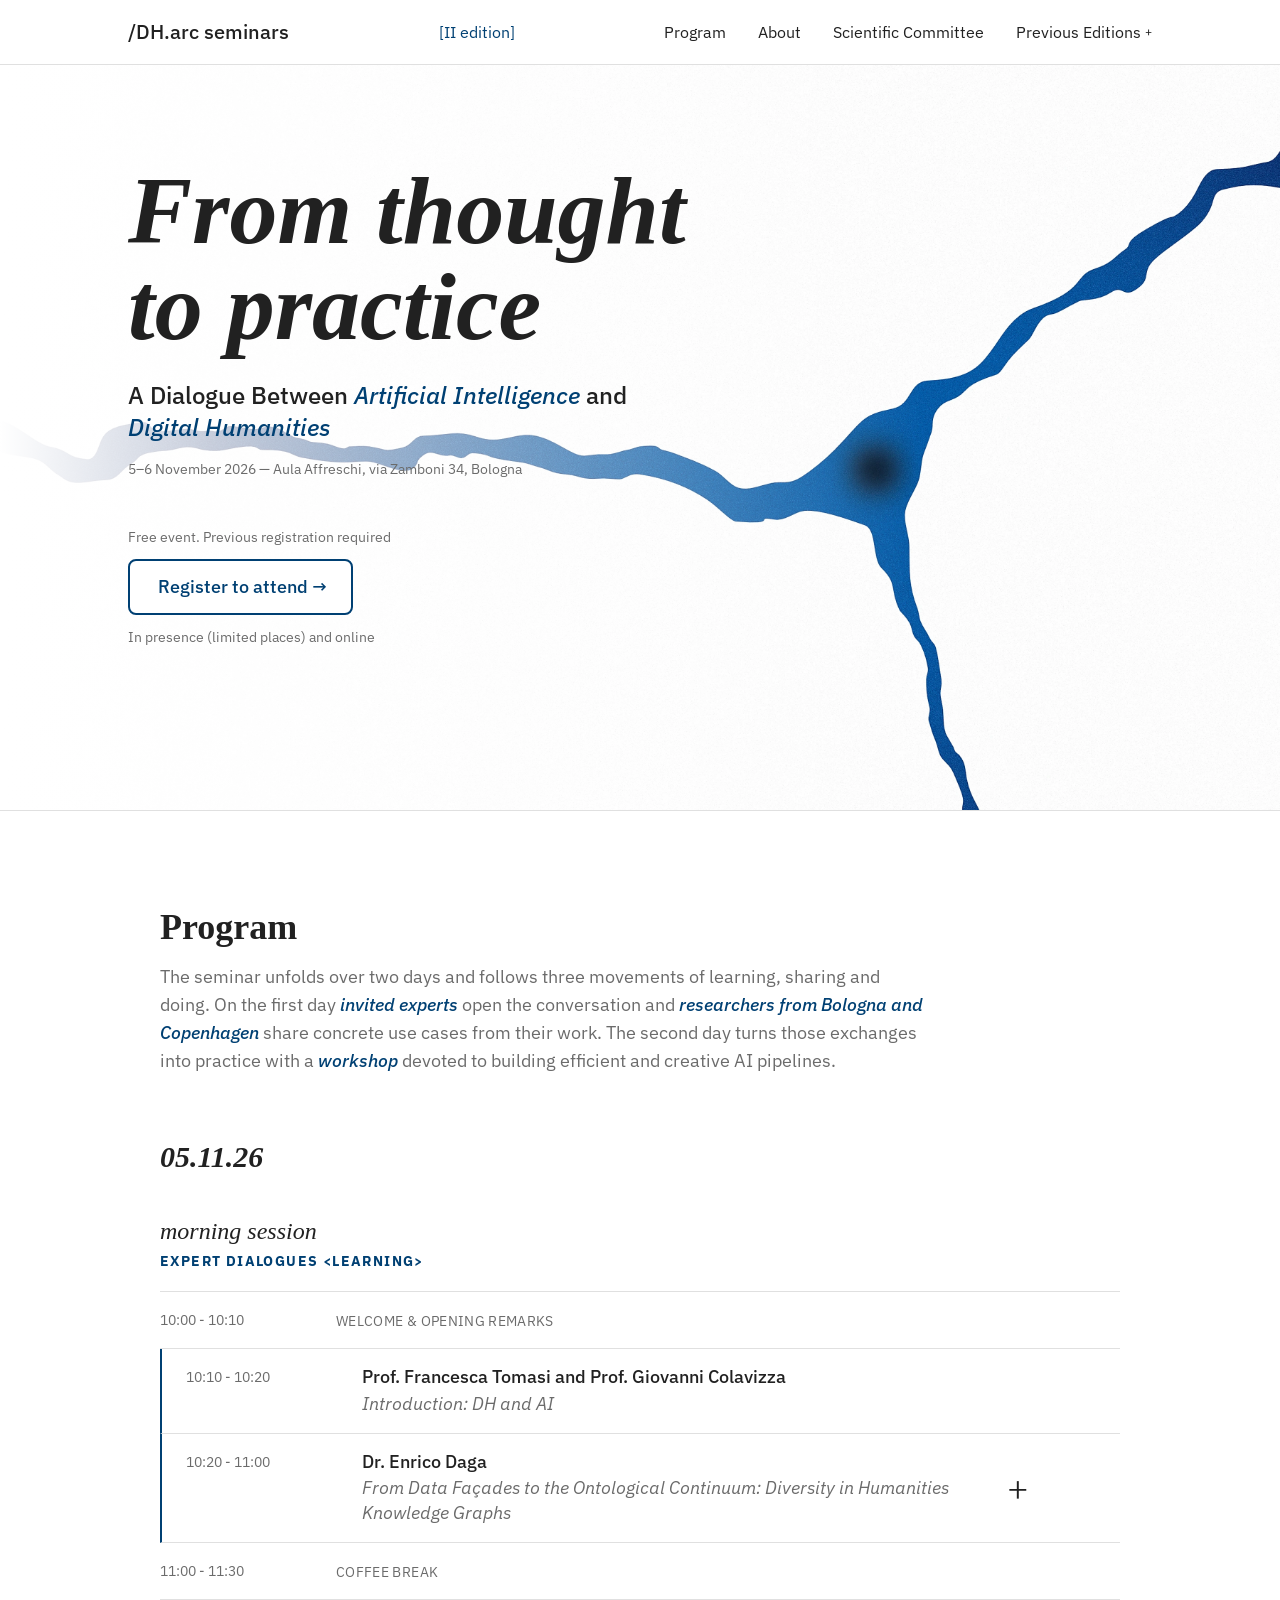
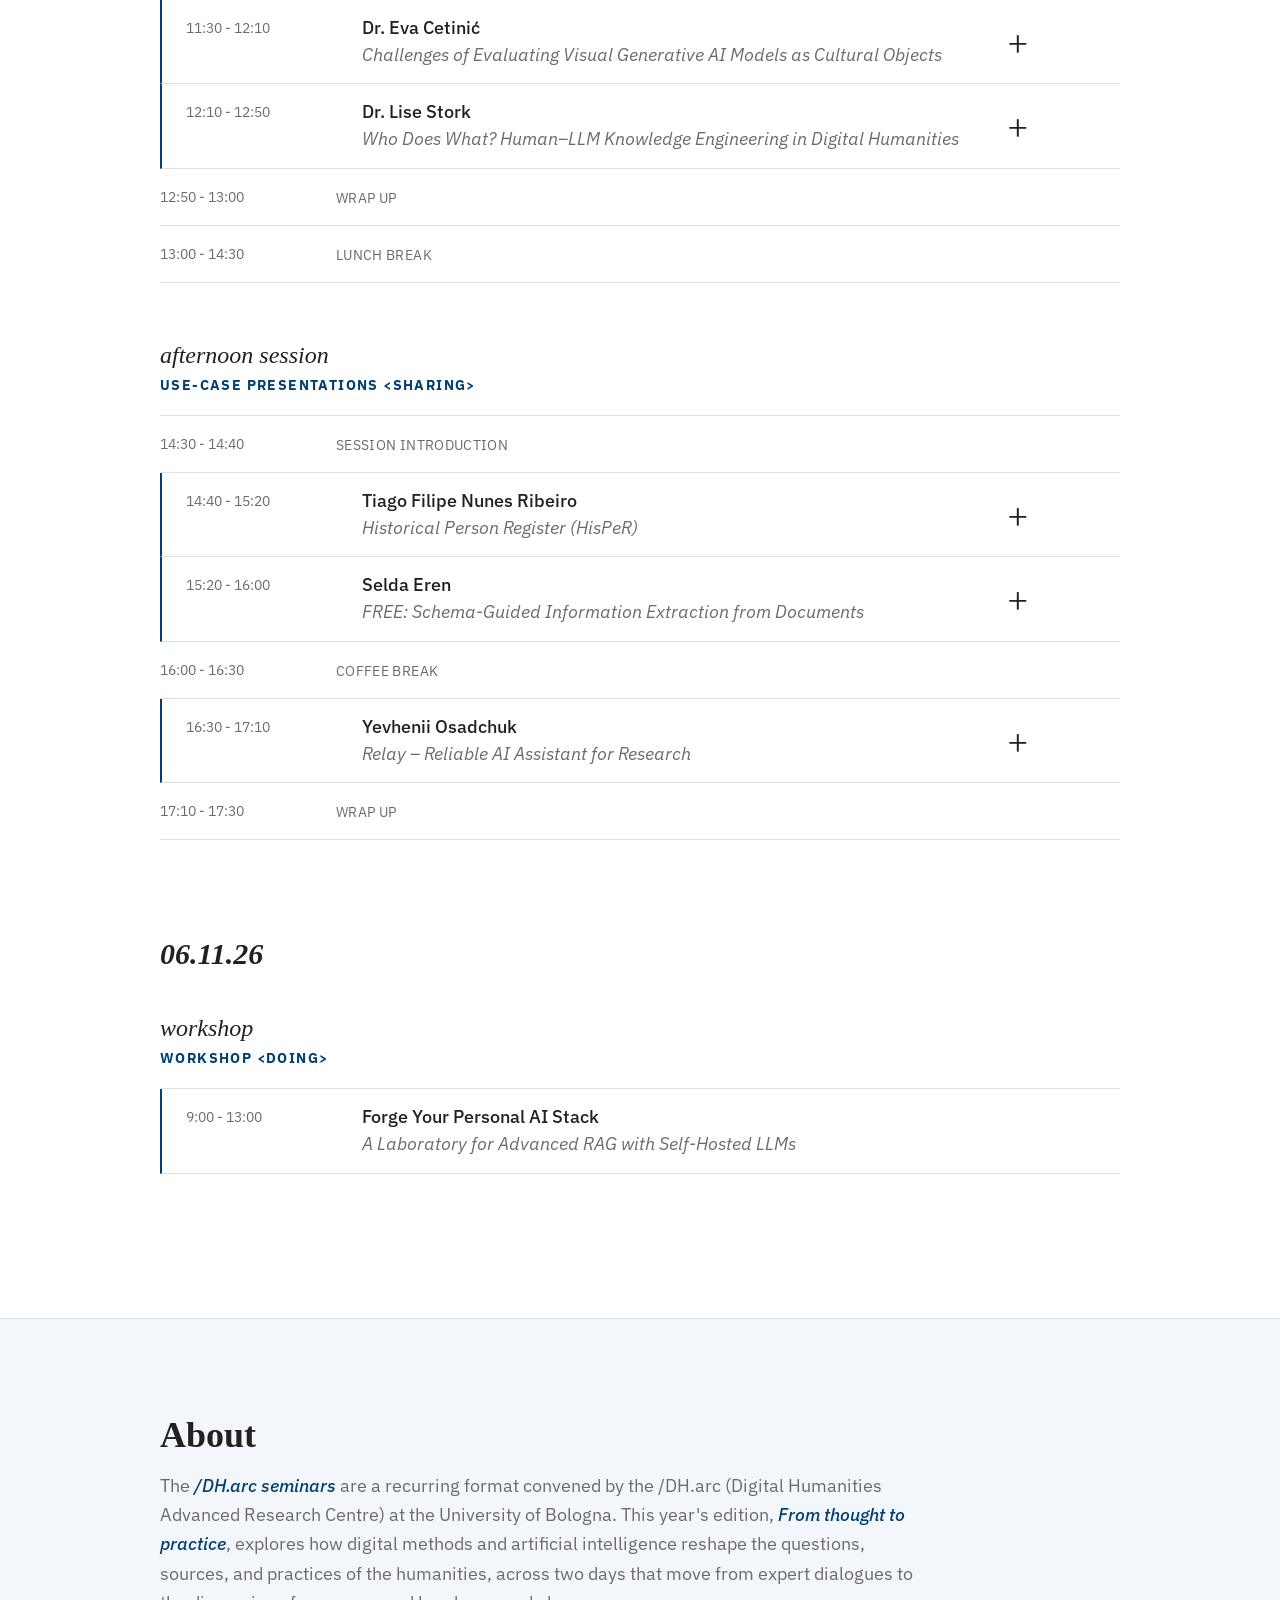
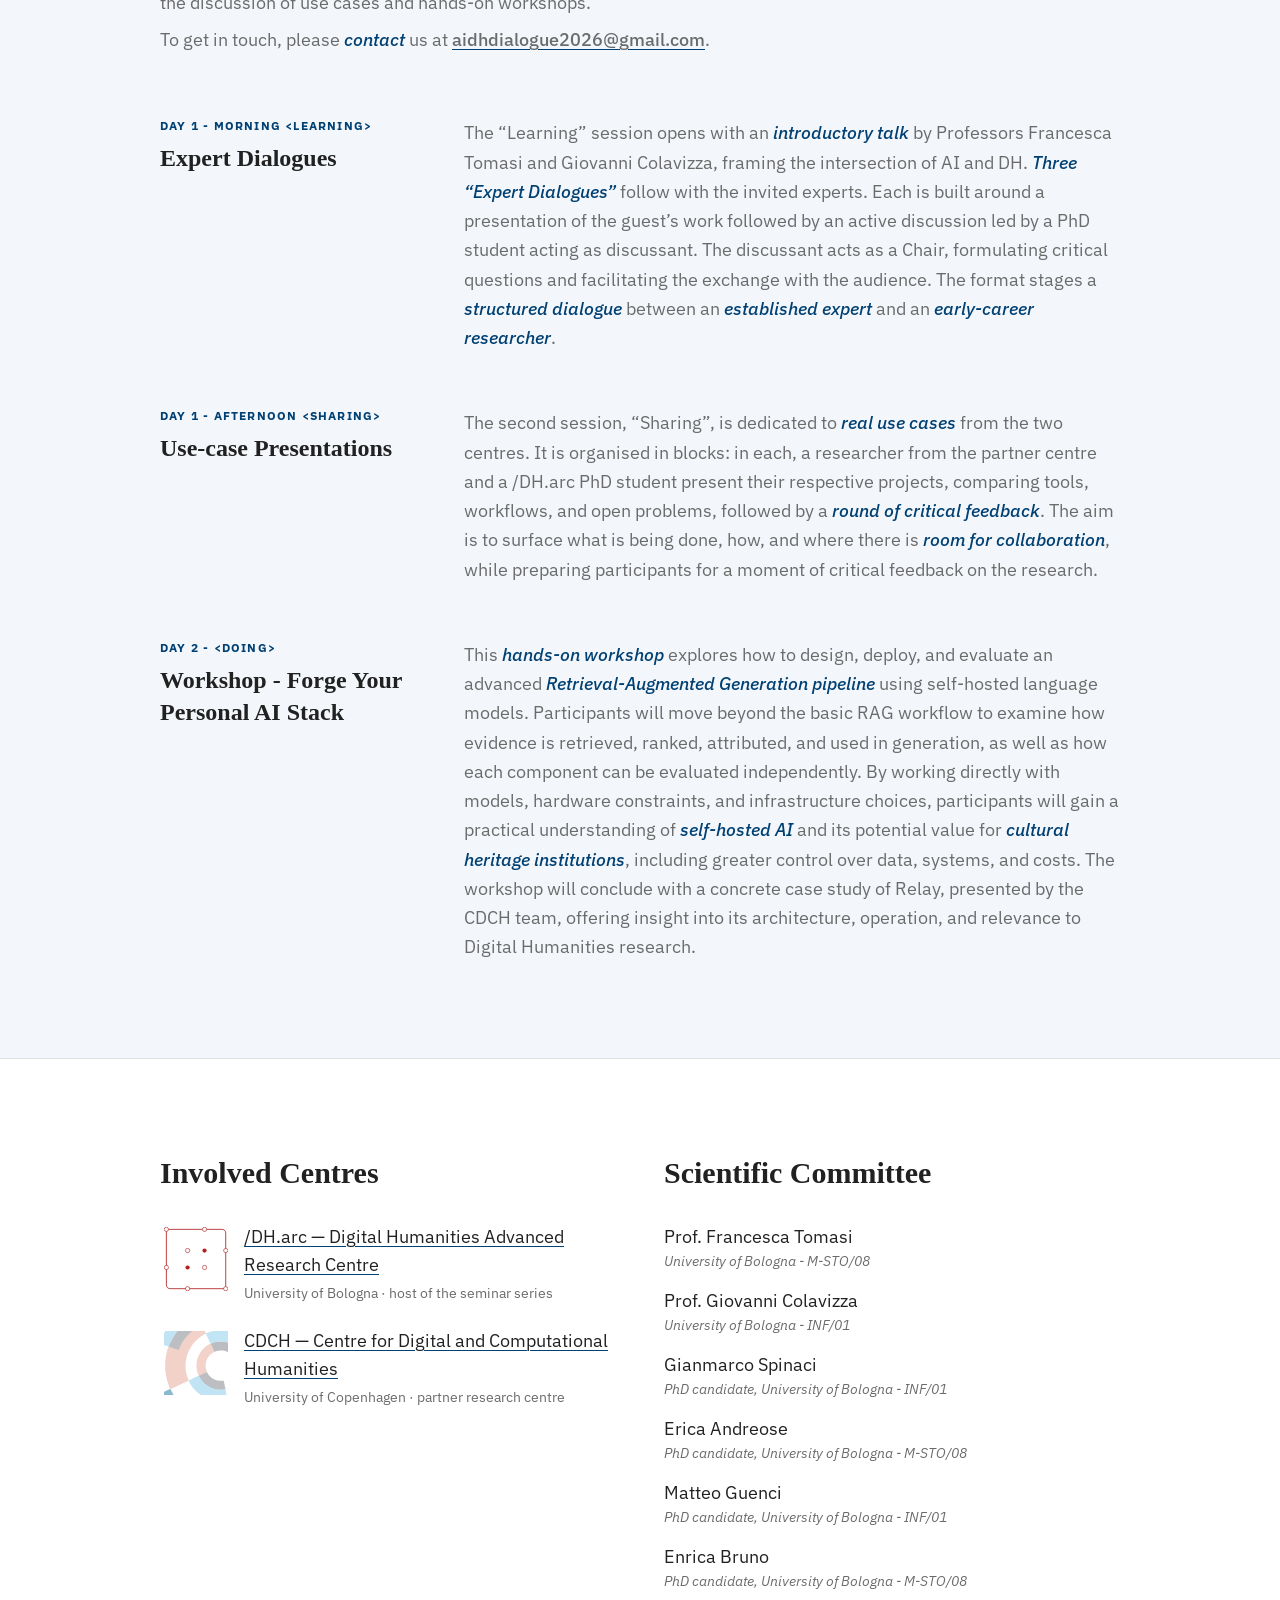
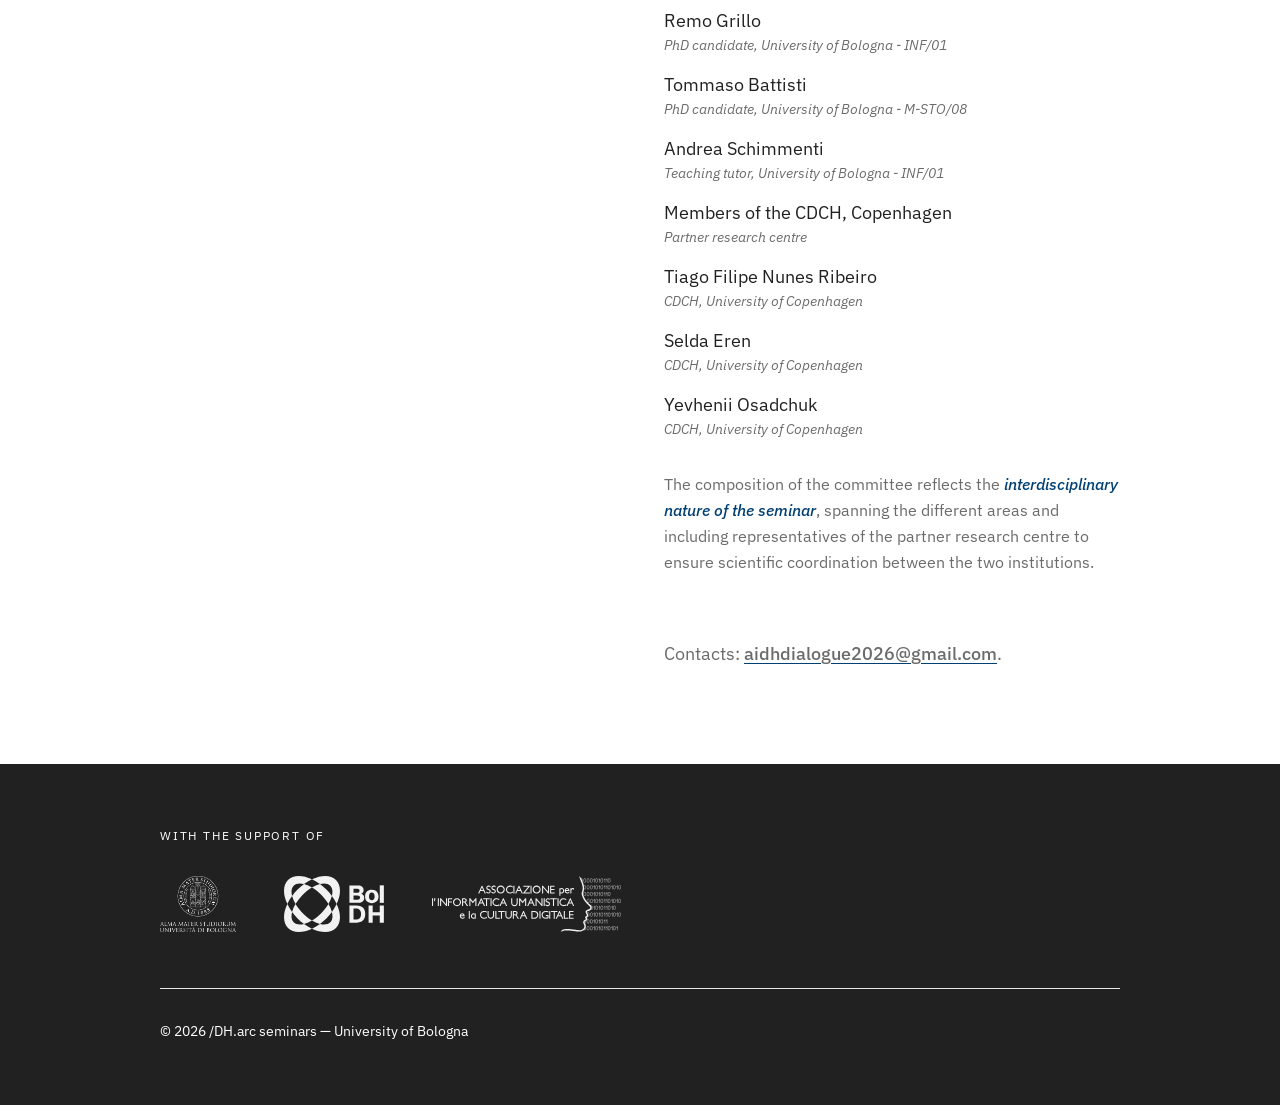
==== from-thought-to-practice/index.html @ 716ab5ba "Deploy edition: from-thought-to-practice (2026)" ====
<!doctype html>
<html lang="en">
  <head>
    <meta charset="UTF-8" />
    <meta name="viewport" content="width=device-width, initial-scale=1.0" />
    <title>/DH.arc seminars — From thought to practice</title>
    <meta
      name="description"
      content="/DH.arc seminars — From thought to practice: a dialogue between Artificial Intelligence and Digital Humanities. 5–6 November 2026, University of Bologna."
    />
    <meta name="theme-color" content="#1B3F9A" />

    <!-- Canonical + absolute URLs are injected at deploy time (per edition). -->
    <link rel="canonical" href="https://dharc-org.github.io/dharc-seminars/from-thought-to-practice/" />

    <!-- Open Graph / Facebook / LinkedIn -->
    <meta property="og:type" content="website" />
    <meta property="og:site_name" content="/DH.arc seminars" />
    <meta property="og:title" content="/DH.arc seminars — From thought to practice" />
    <meta
      property="og:description"
      content="A dialogue between Artificial Intelligence and Digital Humanities. 5–6 November 2026, University of Bologna."
    />
    <meta property="og:url" content="https://dharc-org.github.io/dharc-seminars/from-thought-to-practice/" />
    <meta property="og:image" content="https://dharc-org.github.io/dharc-seminars/from-thought-to-practice/og-image.jpg" />
    <meta property="og:image:type" content="image/jpeg" />
    <meta property="og:image:width" content="1200" />
    <meta property="og:image:height" content="630" />
    <meta property="og:image:alt" content="/DH.arc seminars — From thought to practice" />
    <meta property="og:locale" content="en_GB" />

    <!-- Twitter / X -->
    <meta name="twitter:card" content="summary_large_image" />
    <meta name="twitter:title" content="/DH.arc seminars — From thought to practice" />
    <meta
      name="twitter:description"
      content="A dialogue between Artificial Intelligence and Digital Humanities. 5–6 November 2026, University of Bologna."
    />
    <meta name="twitter:image" content="https://dharc-org.github.io/dharc-seminars/from-thought-to-practice/og-image.jpg" />
    <meta name="twitter:image:alt" content="/DH.arc seminars — From thought to practice" />

    <!-- Event structured data (schema.org) -->
    <script type="application/ld+json">
      {
        "@context": "https://schema.org",
        "@type": "Event",
        "name": "/DH.arc seminars — From thought to practice",
        "description": "An international seminar and workshop exploring how humanistic research changes in the era of Artificial Intelligence, bringing Digital Humanities and AI into dialogue.",
        "startDate": "2026-11-05T10:00:00+01:00",
        "endDate": "2026-11-06T13:00:00+01:00",
        "eventAttendanceMode": "https://schema.org/OfflineEventAttendanceMode",
        "eventStatus": "https://schema.org/EventScheduled",
        "url": "https://dharc-org.github.io/dharc-seminars/from-thought-to-practice/",
        "image": ["https://dharc-org.github.io/dharc-seminars/from-thought-to-practice/og-image.jpg"],
        "location": {
          "@type": "Place",
          "name": "Aula Affreschi, University of Bologna",
          "address": {
            "@type": "PostalAddress",
            "streetAddress": "Via Zamboni 34",
            "addressLocality": "Bologna",
            "postalCode": "40126",
            "addressCountry": "IT"
          }
        },
        "organizer": {
          "@type": "Organization",
          "name": "/DH.arc — Digital Humanities Advanced Research Centre, University of Bologna",
          "url": "https://centri.unibo.it/dharc/en"
        },
        "performer": [
          { "@type": "Person", "name": "Francesca Tomasi" },
          { "@type": "Person", "name": "Giovanni Colavizza" },
          { "@type": "Person", "name": "Enrico Daga" },
          { "@type": "Person", "name": "Eva Cetinić" },
          { "@type": "Person", "name": "Lise Stork" },
          { "@type": "Person", "name": "Tiago Filipe Nunes Ribeiro" },
          { "@type": "Person", "name": "Selda Eren" },
          { "@type": "Person", "name": "Yevhenii Osadchuk" }
        ]
      }
    </script>

    <link rel="preconnect" href="https://fonts.googleapis.com" />
    <link rel="preconnect" href="https://fonts.gstatic.com" crossorigin />
    <link rel="preconnect" href="https://api.fontshare.com" />
    <link rel="preconnect" href="https://cdn.fontshare.com" crossorigin />
    <link
      href="https://fonts.googleapis.com/css2?family=IBM+Plex+Sans:ital,wght@0,300;0,400;0,500;0,600;0,700;1,400;1,500&display=swap"
      rel="stylesheet"
    />
    <link
      href="https://api.fontshare.com/v2/css?f[]=boska@1,2&display=swap"
      rel="stylesheet"
    />

    <link rel="icon" href="./favicon.svg" type="image/svg+xml" />
    <link rel="apple-touch-icon" href="./apple-touch-icon.png" />
    <script type="module" crossorigin src="./assets/index-Dkg8YVhQ.js"></script>
    <link rel="stylesheet" crossorigin href="./assets/index-TcJ9MSYZ.css">
  </head>
  <body>
    <div id="root"></div>
  </body>
</html>
---- from-thought-to-practice/assets/index-TcJ9MSYZ.css ----
:root{--color-bg: #ffffff;--color-text: #212121;--color-text-muted: #6b6b6b;--color-accent: #004073;--color-border: #e0e0e0;--color-surface: #f3f7fb;--font-heading: "Boska", Georgia, serif;--font-body: "IBM Plex Sans", system-ui, sans-serif}*,:before,:after{--tw-border-spacing-x: 0;--tw-border-spacing-y: 0;--tw-translate-x: 0;--tw-translate-y: 0;--tw-rotate: 0;--tw-skew-x: 0;--tw-skew-y: 0;--tw-scale-x: 1;--tw-scale-y: 1;--tw-pan-x: ;--tw-pan-y: ;--tw-pinch-zoom: ;--tw-scroll-snap-strictness: proximity;--tw-gradient-from-position: ;--tw-gradient-via-position: ;--tw-gradient-to-position: ;--tw-ordinal: ;--tw-slashed-zero: ;--tw-numeric-figure: ;--tw-numeric-spacing: ;--tw-numeric-fraction: ;--tw-ring-inset: ;--tw-ring-offset-width: 0px;--tw-ring-offset-color: #fff;--tw-ring-color: rgb(59 130 246 / .5);--tw-ring-offset-shadow: 0 0 #0000;--tw-ring-shadow: 0 0 #0000;--tw-shadow: 0 0 #0000;--tw-shadow-colored: 0 0 #0000;--tw-blur: ;--tw-brightness: ;--tw-contrast: ;--tw-grayscale: ;--tw-hue-rotate: ;--tw-invert: ;--tw-saturate: ;--tw-sepia: ;--tw-drop-shadow: ;--tw-backdrop-blur: ;--tw-backdrop-brightness: ;--tw-backdrop-contrast: ;--tw-backdrop-grayscale: ;--tw-backdrop-hue-rotate: ;--tw-backdrop-invert: ;--tw-backdrop-opacity: ;--tw-backdrop-saturate: ;--tw-backdrop-sepia: ;--tw-contain-size: ;--tw-contain-layout: ;--tw-contain-paint: ;--tw-contain-style: }::backdrop{--tw-border-spacing-x: 0;--tw-border-spacing-y: 0;--tw-translate-x: 0;--tw-translate-y: 0;--tw-rotate: 0;--tw-skew-x: 0;--tw-skew-y: 0;--tw-scale-x: 1;--tw-scale-y: 1;--tw-pan-x: ;--tw-pan-y: ;--tw-pinch-zoom: ;--tw-scroll-snap-strictness: proximity;--tw-gradient-from-position: ;--tw-gradient-via-position: ;--tw-gradient-to-position: ;--tw-ordinal: ;--tw-slashed-zero: ;--tw-numeric-figure: ;--tw-numeric-spacing: ;--tw-numeric-fraction: ;--tw-ring-inset: ;--tw-ring-offset-width: 0px;--tw-ring-offset-color: #fff;--tw-ring-color: rgb(59 130 246 / .5);--tw-ring-offset-shadow: 0 0 #0000;--tw-ring-shadow: 0 0 #0000;--tw-shadow: 0 0 #0000;--tw-shadow-colored: 0 0 #0000;--tw-blur: ;--tw-brightness: ;--tw-contrast: ;--tw-grayscale: ;--tw-hue-rotate: ;--tw-invert: ;--tw-saturate: ;--tw-sepia: ;--tw-drop-shadow: ;--tw-backdrop-blur: ;--tw-backdrop-brightness: ;--tw-backdrop-contrast: ;--tw-backdrop-grayscale: ;--tw-backdrop-hue-rotate: ;--tw-backdrop-invert: ;--tw-backdrop-opacity: ;--tw-backdrop-saturate: ;--tw-backdrop-sepia: ;--tw-contain-size: ;--tw-contain-layout: ;--tw-contain-paint: ;--tw-contain-style: }*,:before,:after{box-sizing:border-box;border-width:0;border-style:solid;border-color:#e5e7eb}:before,:after{--tw-content: ""}html,:host{line-height:1.5;-webkit-text-size-adjust:100%;-moz-tab-size:4;-o-tab-size:4;tab-size:4;font-family:ui-sans-serif,system-ui,sans-serif,"Apple Color Emoji","Segoe UI Emoji",Segoe UI Symbol,"Noto Color Emoji";font-feature-settings:normal;font-variation-settings:normal;-webkit-tap-highlight-color:transparent}body{margin:0;line-height:inherit}hr{height:0;color:inherit;border-top-width:1px}abbr:where([title]){-webkit-text-decoration:underline dotted;text-decoration:underline dotted}h1,h2,h3,h4,h5,h6{font-size:inherit;font-weight:inherit}a{color:inherit;text-decoration:inherit}b,strong{font-weight:bolder}code,kbd,samp,pre{font-family:ui-monospace,SFMono-Regular,Menlo,Monaco,Consolas,Liberation Mono,Courier New,monospace;font-feature-settings:normal;font-variation-settings:normal;font-size:1em}small{font-size:80%}sub,sup{font-size:75%;line-height:0;position:relative;vertical-align:baseline}sub{bottom:-.25em}sup{top:-.5em}table{text-indent:0;border-color:inherit;border-collapse:collapse}button,input,optgroup,select,textarea{font-family:inherit;font-feature-settings:inherit;font-variation-settings:inherit;font-size:100%;font-weight:inherit;line-height:inherit;letter-spacing:inherit;color:inherit;margin:0;padding:0}button,select{text-transform:none}button,input:where([type=button]),input:where([type=reset]),input:where([type=submit]){-webkit-appearance:button;background-color:transparent;background-image:none}:-moz-focusring{outline:auto}:-moz-ui-invalid{box-shadow:none}progress{vertical-align:baseline}::-webkit-inner-spin-button,::-webkit-outer-spin-button{height:auto}[type=search]{-webkit-appearance:textfield;outline-offset:-2px}::-webkit-search-decoration{-webkit-appearance:none}::-webkit-file-upload-button{-webkit-appearance:button;font:inherit}summary{display:list-item}blockquote,dl,dd,h1,h2,h3,h4,h5,h6,hr,figure,p,pre{margin:0}fieldset{margin:0;padding:0}legend{padding:0}ol,ul,menu{list-style:none;margin:0;padding:0}dialog{padding:0}textarea{resize:vertical}input::-moz-placeholder,textarea::-moz-placeholder{opacity:1;color:#9ca3af}input::placeholder,textarea::placeholder{opacity:1;color:#9ca3af}button,[role=button]{cursor:pointer}:disabled{cursor:default}img,svg,video,canvas,audio,iframe,embed,object{display:block;vertical-align:middle}img,video{max-width:100%;height:auto}[hidden]:where(:not([hidden=until-found])){display:none}html{scroll-behavior:smooth;scroll-padding-top:4rem}body{background-color:var(--color-bg);color:var(--color-text);font-family:var(--font-body);-webkit-font-smoothing:antialiased}#program a,#about a,#committee a{text-decoration-line:underline;text-decoration-color:var(--color-accent);text-underline-offset:3px;text-decoration-thickness:1px;transition:color .15s ease}#program a:hover,#about a:hover,#committee a:hover{text-decoration-line:none;color:var(--color-accent)}.fixed{position:fixed}.absolute{position:absolute}.relative{position:relative}.inset-0{top:0;right:0;bottom:0;left:0}.inset-x-0{left:0;right:0}.right-0{right:0}.top-0{top:0}.z-50{z-index:50}.m-1{margin:.25rem}.mx-auto{margin-left:auto;margin-right:auto}.mb-1{margin-bottom:.25rem}.mb-10{margin-bottom:2.5rem}.mb-16{margin-bottom:4rem}.mb-4{margin-bottom:1rem}.mb-5{margin-bottom:1.25rem}.mb-6{margin-bottom:1.5rem}.mb-8{margin-bottom:2rem}.mt-0\.5{margin-top:.125rem}.mt-1{margin-top:.25rem}.mt-12{margin-top:3rem}.mt-14{margin-top:3.5rem}.mt-16{margin-top:4rem}.mt-2{margin-top:.5rem}.mt-3{margin-top:.75rem}.mt-4{margin-top:1rem}.mt-8{margin-top:2rem}.block{display:block}.inline-block{display:inline-block}.flex{display:flex}.grid{display:grid}.hidden{display:none}.h-12{height:3rem}.h-16{height:4rem}.h-8{height:2rem}.h-full{height:100%}.h-px{height:1px}.min-h-\[100lvh\]{min-height:100lvh}.min-h-\[100svh\]{min-height:100svh}.w-16{width:4rem}.w-6{width:1.5rem}.w-72{width:18rem}.w-8{width:2rem}.w-\[100\%\]{width:100%}.w-auto{width:auto}.w-full{width:100%}.max-w-2xl{max-width:42rem}.max-w-3xl{max-width:48rem}.max-w-5xl{max-width:64rem}.max-w-md{max-width:28rem}.max-w-xl{max-width:36rem}.shrink-0{flex-shrink:0}.-translate-y-\[7px\]{--tw-translate-y: -7px;transform:translate(var(--tw-translate-x),var(--tw-translate-y)) rotate(var(--tw-rotate)) skew(var(--tw-skew-x)) skewY(var(--tw-skew-y)) scaleX(var(--tw-scale-x)) scaleY(var(--tw-scale-y))}.translate-y-\[7px\]{--tw-translate-y: 7px;transform:translate(var(--tw-translate-x),var(--tw-translate-y)) rotate(var(--tw-rotate)) skew(var(--tw-skew-x)) skewY(var(--tw-skew-y)) scaleX(var(--tw-scale-x)) scaleY(var(--tw-scale-y))}.-rotate-45{--tw-rotate: -45deg;transform:translate(var(--tw-translate-x),var(--tw-translate-y)) rotate(var(--tw-rotate)) skew(var(--tw-skew-x)) skewY(var(--tw-skew-y)) scaleX(var(--tw-scale-x)) scaleY(var(--tw-scale-y))}.rotate-45{--tw-rotate: 45deg;transform:translate(var(--tw-translate-x),var(--tw-translate-y)) rotate(var(--tw-rotate)) skew(var(--tw-skew-x)) skewY(var(--tw-skew-y)) scaleX(var(--tw-scale-x)) scaleY(var(--tw-scale-y))}.grid-cols-1{grid-template-columns:repeat(1,minmax(0,1fr))}.flex-col{flex-direction:column}.flex-wrap{flex-wrap:wrap}.items-start{align-items:flex-start}.items-center{align-items:center}.justify-center{justify-content:center}.justify-between{justify-content:space-between}.gap-1{gap:.25rem}.gap-1\.5{gap:.375rem}.gap-2{gap:.5rem}.gap-3{gap:.75rem}.gap-4{gap:1rem}.gap-8{gap:2rem}.gap-x-12{-moz-column-gap:3rem;column-gap:3rem}.gap-y-14{row-gap:3.5rem}.gap-y-3{row-gap:.75rem}.gap-y-8{row-gap:2rem}.space-y-14>:not([hidden])~:not([hidden]){--tw-space-y-reverse: 0;margin-top:calc(3.5rem * calc(1 - var(--tw-space-y-reverse)));margin-bottom:calc(3.5rem * var(--tw-space-y-reverse))}.space-y-4>:not([hidden])~:not([hidden]){--tw-space-y-reverse: 0;margin-top:calc(1rem * calc(1 - var(--tw-space-y-reverse)));margin-bottom:calc(1rem * var(--tw-space-y-reverse))}.space-y-6>:not([hidden])~:not([hidden]){--tw-space-y-reverse: 0;margin-top:calc(1.5rem * calc(1 - var(--tw-space-y-reverse)));margin-bottom:calc(1.5rem * var(--tw-space-y-reverse))}.overflow-hidden{overflow:hidden}.rounded-lg{border-radius:.5rem}.rounded-none{border-radius:0}.border{border-width:1px}.border-\[2px\]{border-width:2px}.border-b{border-bottom-width:1px}.border-l-2{border-left-width:2px}.border-t{border-top-width:1px}.border-accent{border-color:var(--color-accent)}.border-border{border-color:var(--color-border)}.border-l-accent{border-left-color:var(--color-accent)}.bg-\[var\(--color-bg\)\]{background-color:var(--color-bg)}.bg-\[var\(--color-surface\)\]{background-color:var(--color-surface)}.bg-\[var\(--color-text\)\],.bg-text-base{background-color:var(--color-text)}.bg-white{--tw-bg-opacity: 1;background-color:rgb(255 255 255 / var(--tw-bg-opacity, 1))}.bg-gradient-to-r{background-image:linear-gradient(to right,var(--tw-gradient-stops))}.from-\[var\(--color-bg\)\]{--tw-gradient-from: var(--color-bg) var(--tw-gradient-from-position);--tw-gradient-to: rgb(255 255 255 / 0) var(--tw-gradient-to-position);--tw-gradient-stops: var(--tw-gradient-from), var(--tw-gradient-to)}.from-\[0\%\]{--tw-gradient-from-position: 0%}.to-transparent{--tw-gradient-to: transparent var(--tw-gradient-to-position)}.to-\[72\%\]{--tw-gradient-to-position: 72%}.object-contain{-o-object-fit:contain;object-fit:contain}.object-cover{-o-object-fit:cover;object-fit:cover}.object-right{-o-object-position:right;object-position:right}.px-4{padding-left:1rem;padding-right:1rem}.px-8{padding-left:2rem;padding-right:2rem}.px-\[10\%\]{padding-left:10%;padding-right:10%}.py-1{padding-top:.25rem;padding-bottom:.25rem}.py-12{padding-top:3rem;padding-bottom:3rem}.py-16{padding-top:4rem;padding-bottom:4rem}.py-2{padding-top:.5rem;padding-bottom:.5rem}.py-20{padding-top:5rem;padding-bottom:5rem}.py-24{padding-top:6rem;padding-bottom:6rem}.py-3{padding-top:.75rem;padding-bottom:.75rem}.py-4{padding-top:1rem;padding-bottom:1rem}.pl-4{padding-left:1rem}.pl-7{padding-left:1.75rem}.pr-6{padding-right:1.5rem}.pt-3{padding-top:.75rem}.pt-8{padding-top:2rem}.text-left{text-align:left}.font-body{font-family:var(--font-body)}.font-heading{font-family:var(--font-heading)}.text-2xl{font-size:1.5rem;line-height:2rem}.text-3xl{font-size:1.875rem;line-height:2.25rem}.text-4xl{font-size:2.25rem;line-height:2.5rem}.text-6xl{font-size:3.75rem;line-height:1}.text-base{font-size:1rem;line-height:1.5rem}.text-lg{font-size:1.125rem;line-height:1.75rem}.text-sm{font-size:.875rem;line-height:1.25rem}.text-xl{font-size:1.25rem;line-height:1.75rem}.text-xs{font-size:.75rem;line-height:1rem}.font-bold{font-weight:700}.font-light{font-weight:300}.font-medium{font-weight:500}.font-semibold{font-weight:600}.uppercase{text-transform:uppercase}.italic{font-style:italic}.tabular-nums{--tw-numeric-spacing: tabular-nums;font-variant-numeric:var(--tw-ordinal) var(--tw-slashed-zero) var(--tw-numeric-figure) var(--tw-numeric-spacing) var(--tw-numeric-fraction)}.leading-\[1\.04\]{line-height:1.04}.leading-none{line-height:1}.leading-relaxed{line-height:1.625}.leading-snug{line-height:1.375}.tracking-\[0\.15em\]{letter-spacing:.15em}.tracking-wide{letter-spacing:.025em}.tracking-widest{letter-spacing:.1em}.text-\[var\(--color-bg\)\]{color:var(--color-bg)}.text-accent{color:var(--color-accent)}.text-text-base{color:var(--color-text)}.text-text-muted{color:var(--color-text-muted)}.opacity-0{opacity:0}.transition-colors{transition-property:color,background-color,border-color,text-decoration-color,fill,stroke;transition-timing-function:cubic-bezier(.4,0,.2,1);transition-duration:.15s}.transition-opacity{transition-property:opacity;transition-timing-function:cubic-bezier(.4,0,.2,1);transition-duration:.15s}.transition-transform{transition-property:transform;transition-timing-function:cubic-bezier(.4,0,.2,1);transition-duration:.15s}@media (prefers-reduced-motion: reduce){html{scroll-behavior:auto}*,*:before,*:after{transition-duration:.01ms!important;animation-duration:.01ms!important;animation-iteration-count:1!important}}.first\:pt-0:first-child{padding-top:0}.hover\:bg-accent:hover{background-color:var(--color-accent)}.hover\:text-\[var\(--color-bg\)\]:hover{color:var(--color-bg)}.hover\:text-accent:hover{color:var(--color-accent)}.hover\:opacity-70:hover{opacity:.7}.group:hover .group-hover\:text-accent{color:var(--color-accent)}@media (min-width: 640px){.sm\:mb-0{margin-bottom:0}.sm\:grid{display:grid}.sm\:grid-cols-\[9rem_1fr\]{grid-template-columns:9rem 1fr}.sm\:gap-x-8{-moz-column-gap:2rem;column-gap:2rem}.sm\:pl-6{padding-left:1.5rem}.sm\:pt-0\.5{padding-top:.125rem}}@media (min-width: 768px){.md\:block{display:block}.md\:hidden{display:none}.md\:h-14{height:3.5rem}.md\:max-w-lg{max-width:32rem}.md\:grid-cols-2{grid-template-columns:repeat(2,minmax(0,1fr))}.md\:grid-cols-\[16rem_1fr\]{grid-template-columns:16rem 1fr}.md\:py-16{padding-top:4rem;padding-bottom:4rem}.md\:py-24{padding-top:6rem;padding-bottom:6rem}.md\:text-2xl{font-size:1.5rem;line-height:2rem}.md\:text-3xl{font-size:1.875rem;line-height:2.25rem}.md\:text-4xl{font-size:2.25rem;line-height:2.5rem}.md\:text-8xl{font-size:6rem;line-height:1}}@media (min-width: 1024px){.lg\:flex{display:flex}.lg\:hidden{display:none}.lg\:min-h-\[90svh\]{min-height:90svh}}
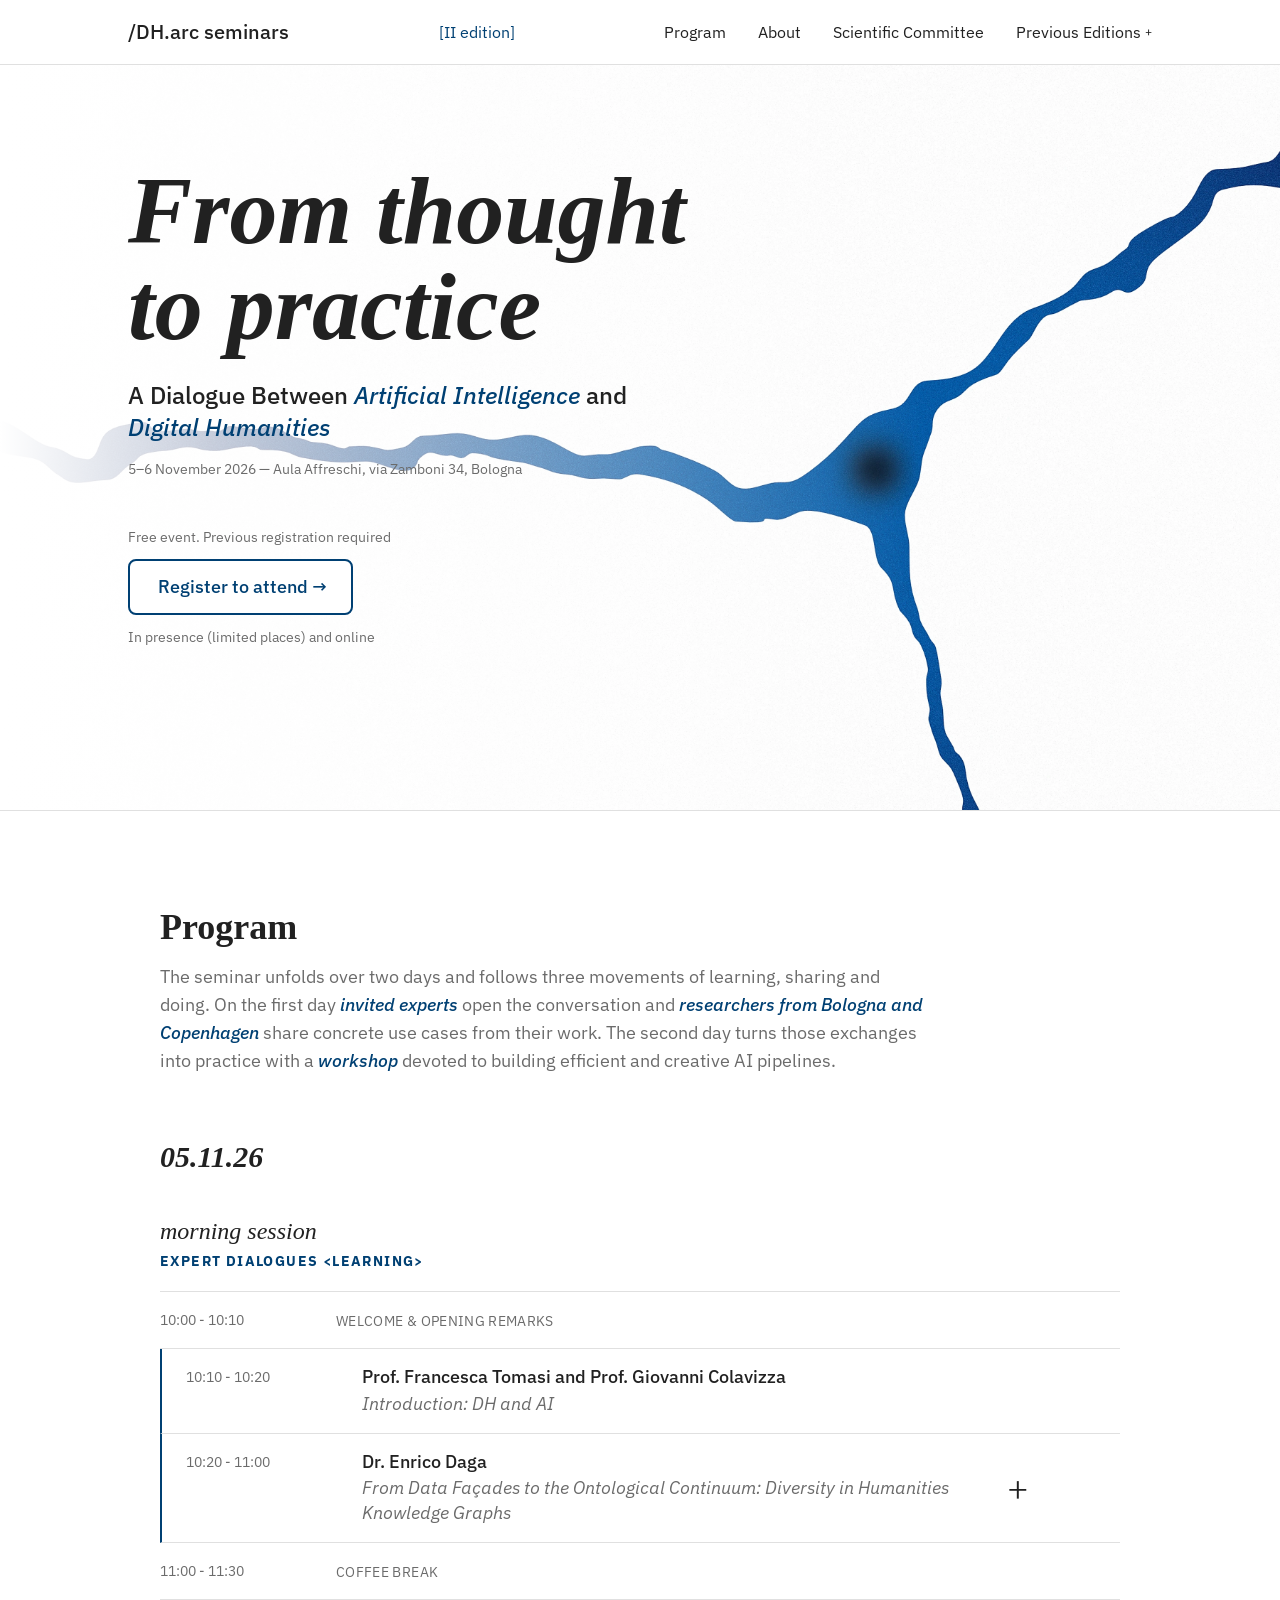
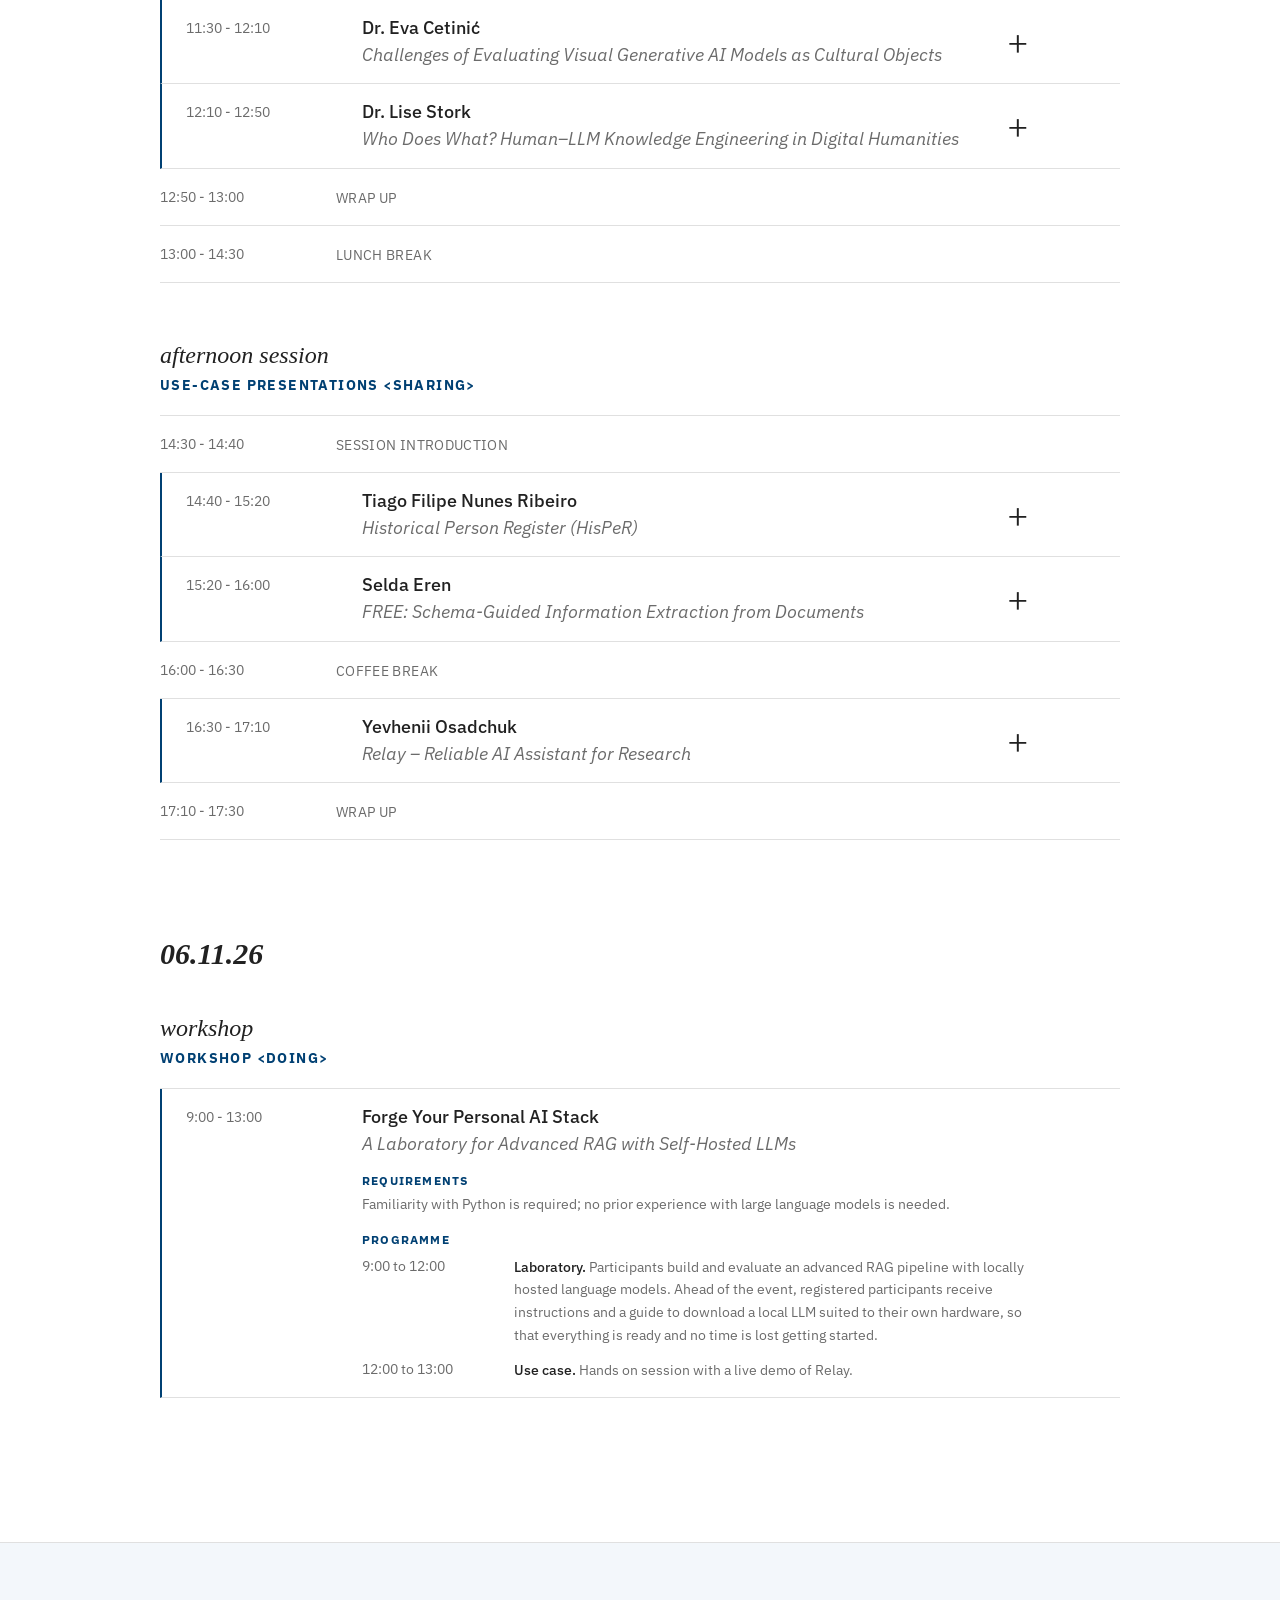
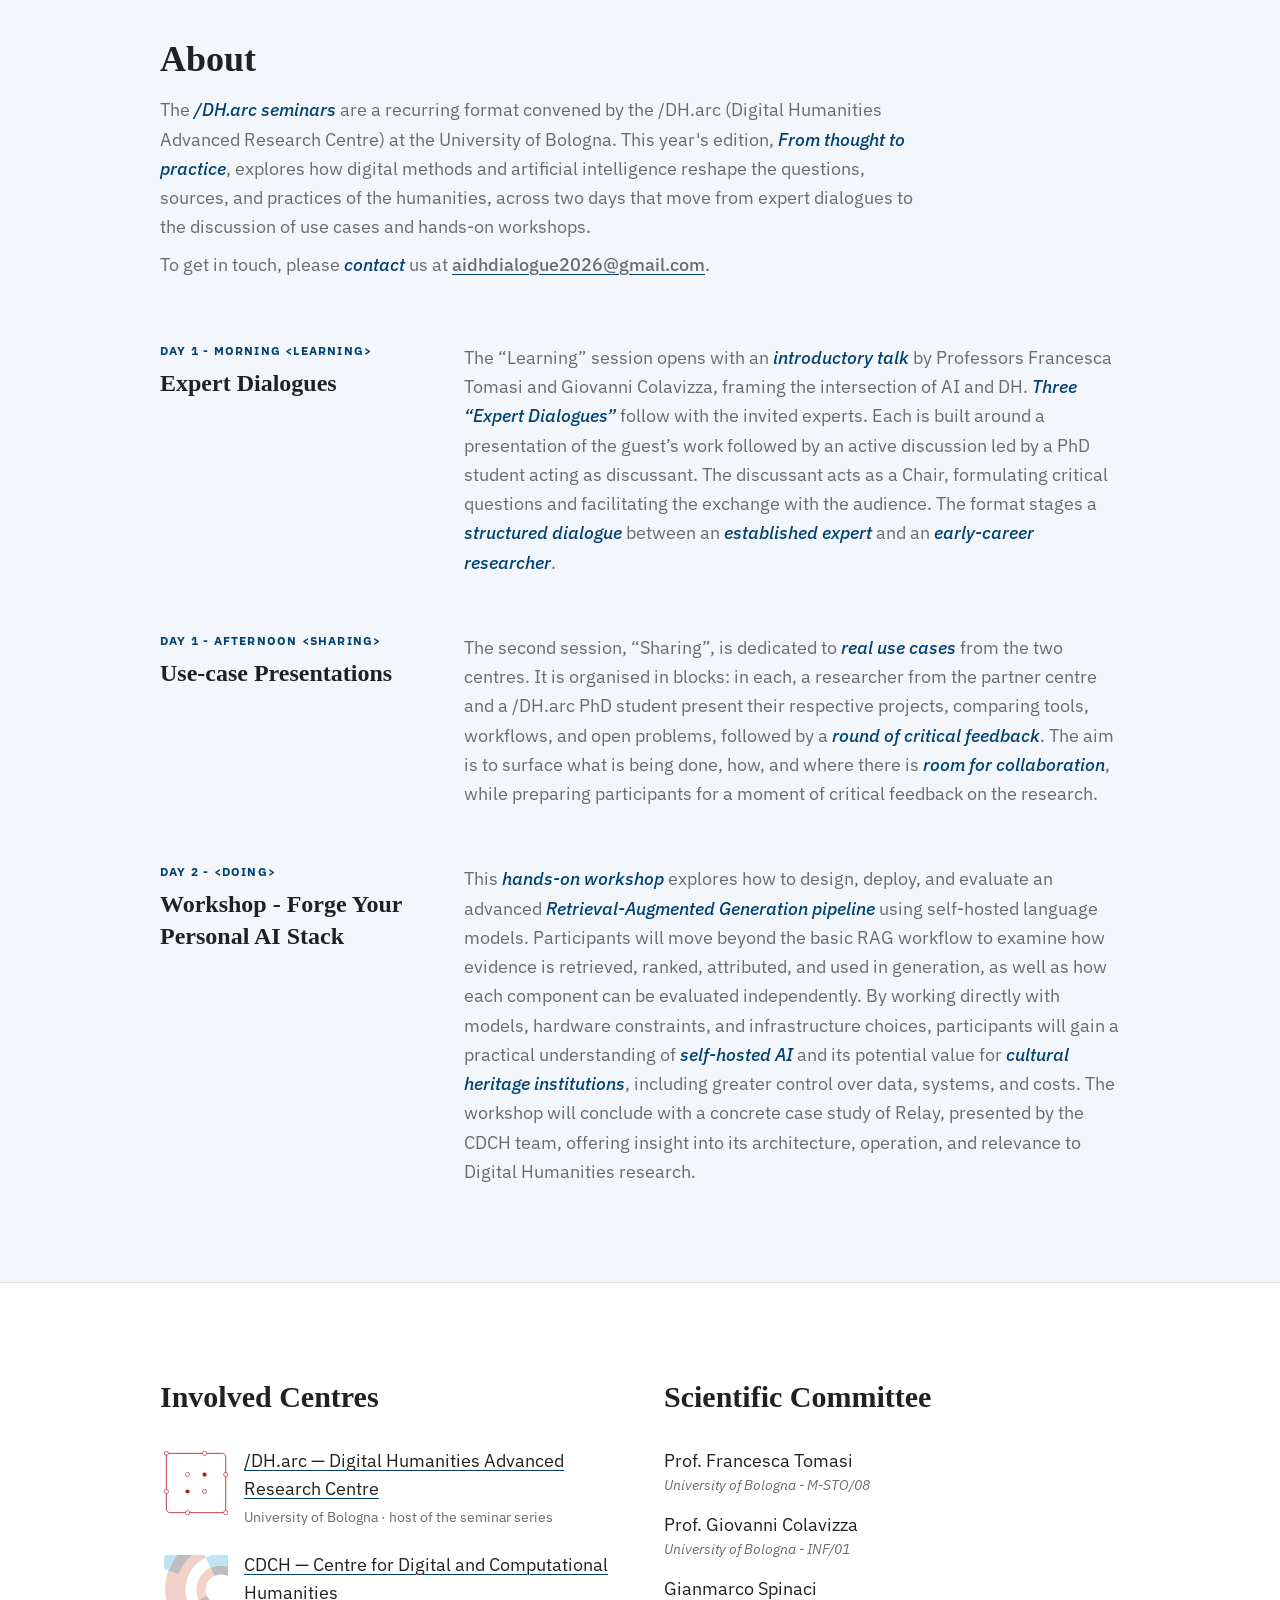
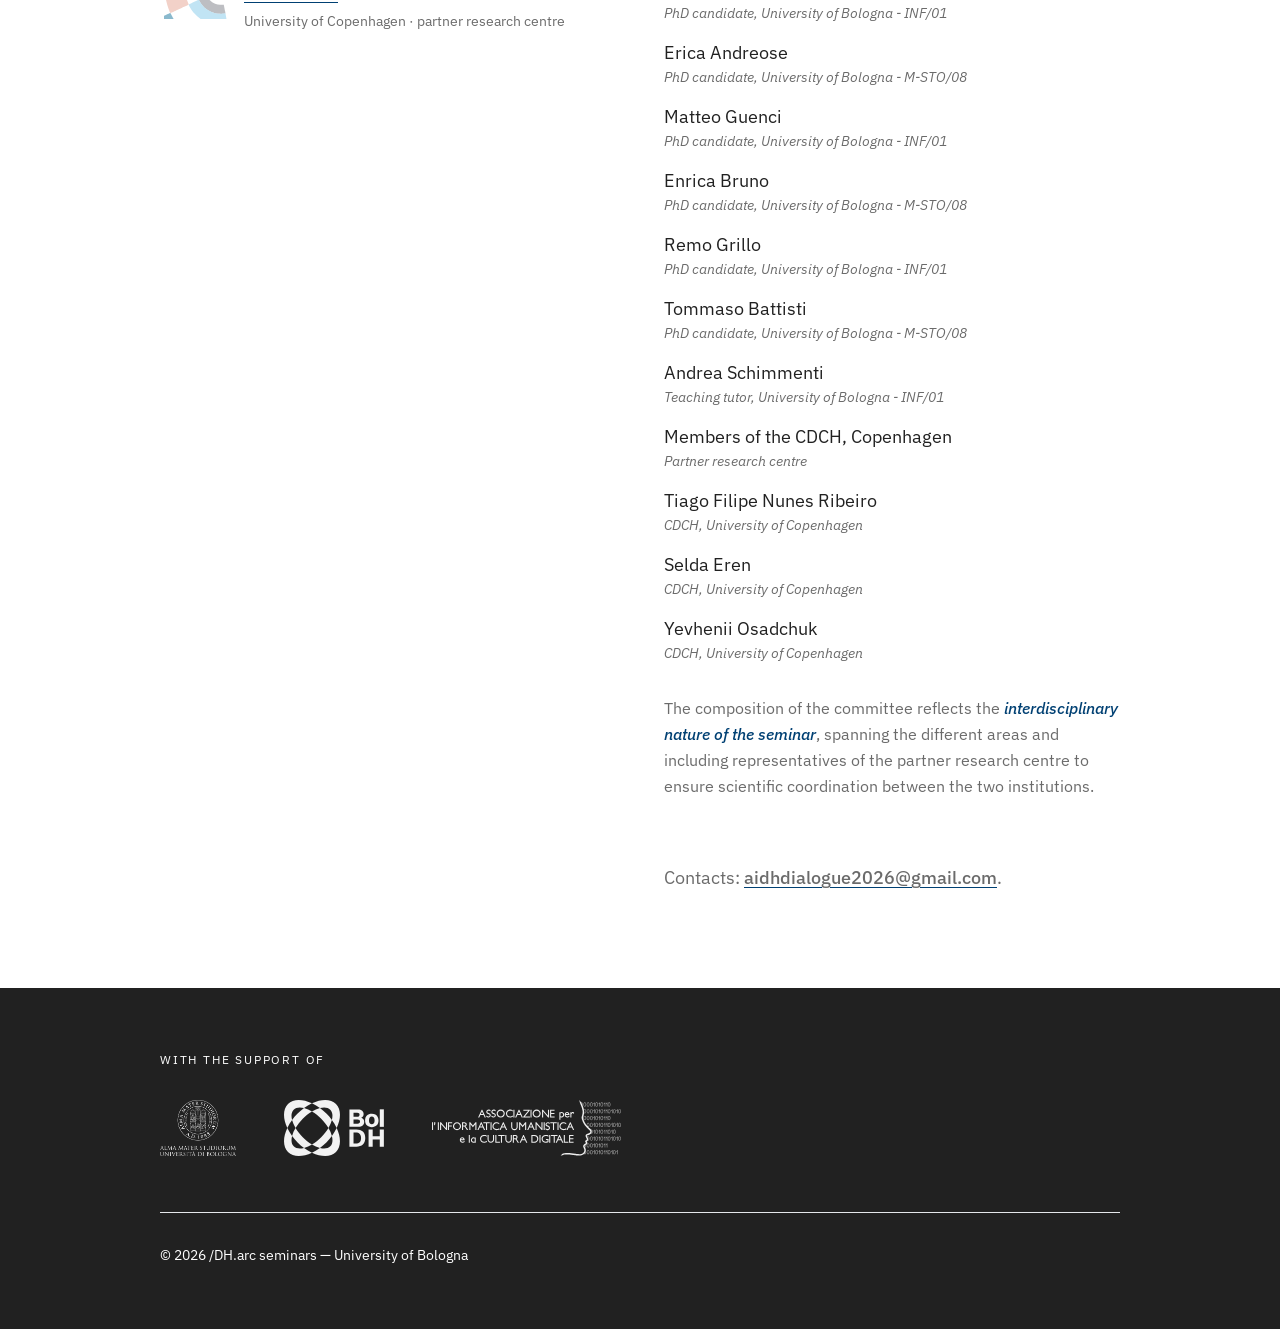
==== commit d219f181: "Deploy edition: from-thought-to-practice (2026)" ====
--- a/from-thought-to-practice/index.html
+++ b/from-thought-to-practice/index.html
@@ -96,8 +96,8 @@
 
     <link rel="icon" href="./favicon.svg" type="image/svg+xml" />
     <link rel="apple-touch-icon" href="./apple-touch-icon.png" />
-    <script type="module" crossorigin src="./assets/index-Dkg8YVhQ.js"></script>
-    <link rel="stylesheet" crossorigin href="./assets/index-TcJ9MSYZ.css">
+    <script type="module" crossorigin src="./assets/index-DiLjaWvl.js"></script>
+    <link rel="stylesheet" crossorigin href="./assets/index-Cv3l_Okf.css">
   </head>
   <body>
     <div id="root"></div>
--- a/from-thought-to-practice/assets/index-Cv3l_Okf.css
+++ b/from-thought-to-practice/assets/index-Cv3l_Okf.css
@@ -0,0 +1 @@
+:root{--color-bg: #ffffff;--color-text: #212121;--color-text-muted: #6b6b6b;--color-accent: #004073;--color-border: #e0e0e0;--color-surface: #f3f7fb;--font-heading: "Boska", Georgia, serif;--font-body: "IBM Plex Sans", system-ui, sans-serif}*,:before,:after{--tw-border-spacing-x: 0;--tw-border-spacing-y: 0;--tw-translate-x: 0;--tw-translate-y: 0;--tw-rotate: 0;--tw-skew-x: 0;--tw-skew-y: 0;--tw-scale-x: 1;--tw-scale-y: 1;--tw-pan-x: ;--tw-pan-y: ;--tw-pinch-zoom: ;--tw-scroll-snap-strictness: proximity;--tw-gradient-from-position: ;--tw-gradient-via-position: ;--tw-gradient-to-position: ;--tw-ordinal: ;--tw-slashed-zero: ;--tw-numeric-figure: ;--tw-numeric-spacing: ;--tw-numeric-fraction: ;--tw-ring-inset: ;--tw-ring-offset-width: 0px;--tw-ring-offset-color: #fff;--tw-ring-color: rgb(59 130 246 / .5);--tw-ring-offset-shadow: 0 0 #0000;--tw-ring-shadow: 0 0 #0000;--tw-shadow: 0 0 #0000;--tw-shadow-colored: 0 0 #0000;--tw-blur: ;--tw-brightness: ;--tw-contrast: ;--tw-grayscale: ;--tw-hue-rotate: ;--tw-invert: ;--tw-saturate: ;--tw-sepia: ;--tw-drop-shadow: ;--tw-backdrop-blur: ;--tw-backdrop-brightness: ;--tw-backdrop-contrast: ;--tw-backdrop-grayscale: ;--tw-backdrop-hue-rotate: ;--tw-backdrop-invert: ;--tw-backdrop-opacity: ;--tw-backdrop-saturate: ;--tw-backdrop-sepia: ;--tw-contain-size: ;--tw-contain-layout: ;--tw-contain-paint: ;--tw-contain-style: }::backdrop{--tw-border-spacing-x: 0;--tw-border-spacing-y: 0;--tw-translate-x: 0;--tw-translate-y: 0;--tw-rotate: 0;--tw-skew-x: 0;--tw-skew-y: 0;--tw-scale-x: 1;--tw-scale-y: 1;--tw-pan-x: ;--tw-pan-y: ;--tw-pinch-zoom: ;--tw-scroll-snap-strictness: proximity;--tw-gradient-from-position: ;--tw-gradient-via-position: ;--tw-gradient-to-position: ;--tw-ordinal: ;--tw-slashed-zero: ;--tw-numeric-figure: ;--tw-numeric-spacing: ;--tw-numeric-fraction: ;--tw-ring-inset: ;--tw-ring-offset-width: 0px;--tw-ring-offset-color: #fff;--tw-ring-color: rgb(59 130 246 / .5);--tw-ring-offset-shadow: 0 0 #0000;--tw-ring-shadow: 0 0 #0000;--tw-shadow: 0 0 #0000;--tw-shadow-colored: 0 0 #0000;--tw-blur: ;--tw-brightness: ;--tw-contrast: ;--tw-grayscale: ;--tw-hue-rotate: ;--tw-invert: ;--tw-saturate: ;--tw-sepia: ;--tw-drop-shadow: ;--tw-backdrop-blur: ;--tw-backdrop-brightness: ;--tw-backdrop-contrast: ;--tw-backdrop-grayscale: ;--tw-backdrop-hue-rotate: ;--tw-backdrop-invert: ;--tw-backdrop-opacity: ;--tw-backdrop-saturate: ;--tw-backdrop-sepia: ;--tw-contain-size: ;--tw-contain-layout: ;--tw-contain-paint: ;--tw-contain-style: }*,:before,:after{box-sizing:border-box;border-width:0;border-style:solid;border-color:#e5e7eb}:before,:after{--tw-content: ""}html,:host{line-height:1.5;-webkit-text-size-adjust:100%;-moz-tab-size:4;-o-tab-size:4;tab-size:4;font-family:ui-sans-serif,system-ui,sans-serif,"Apple Color Emoji","Segoe UI Emoji",Segoe UI Symbol,"Noto Color Emoji";font-feature-settings:normal;font-variation-settings:normal;-webkit-tap-highlight-color:transparent}body{margin:0;line-height:inherit}hr{height:0;color:inherit;border-top-width:1px}abbr:where([title]){-webkit-text-decoration:underline dotted;text-decoration:underline dotted}h1,h2,h3,h4,h5,h6{font-size:inherit;font-weight:inherit}a{color:inherit;text-decoration:inherit}b,strong{font-weight:bolder}code,kbd,samp,pre{font-family:ui-monospace,SFMono-Regular,Menlo,Monaco,Consolas,Liberation Mono,Courier New,monospace;font-feature-settings:normal;font-variation-settings:normal;font-size:1em}small{font-size:80%}sub,sup{font-size:75%;line-height:0;position:relative;vertical-align:baseline}sub{bottom:-.25em}sup{top:-.5em}table{text-indent:0;border-color:inherit;border-collapse:collapse}button,input,optgroup,select,textarea{font-family:inherit;font-feature-settings:inherit;font-variation-settings:inherit;font-size:100%;font-weight:inherit;line-height:inherit;letter-spacing:inherit;color:inherit;margin:0;padding:0}button,select{text-transform:none}button,input:where([type=button]),input:where([type=reset]),input:where([type=submit]){-webkit-appearance:button;background-color:transparent;background-image:none}:-moz-focusring{outline:auto}:-moz-ui-invalid{box-shadow:none}progress{vertical-align:baseline}::-webkit-inner-spin-button,::-webkit-outer-spin-button{height:auto}[type=search]{-webkit-appearance:textfield;outline-offset:-2px}::-webkit-search-decoration{-webkit-appearance:none}::-webkit-file-upload-button{-webkit-appearance:button;font:inherit}summary{display:list-item}blockquote,dl,dd,h1,h2,h3,h4,h5,h6,hr,figure,p,pre{margin:0}fieldset{margin:0;padding:0}legend{padding:0}ol,ul,menu{list-style:none;margin:0;padding:0}dialog{padding:0}textarea{resize:vertical}input::-moz-placeholder,textarea::-moz-placeholder{opacity:1;color:#9ca3af}input::placeholder,textarea::placeholder{opacity:1;color:#9ca3af}button,[role=button]{cursor:pointer}:disabled{cursor:default}img,svg,video,canvas,audio,iframe,embed,object{display:block;vertical-align:middle}img,video{max-width:100%;height:auto}[hidden]:where(:not([hidden=until-found])){display:none}html{scroll-behavior:smooth;scroll-padding-top:4rem}body{background-color:var(--color-bg);color:var(--color-text);font-family:var(--font-body);-webkit-font-smoothing:antialiased}#program a,#about a,#committee a{text-decoration-line:underline;text-decoration-color:var(--color-accent);text-underline-offset:3px;text-decoration-thickness:1px;transition:color .15s ease}#program a:hover,#about a:hover,#committee a:hover{text-decoration-line:none;color:var(--color-accent)}.fixed{position:fixed}.absolute{position:absolute}.relative{position:relative}.inset-0{top:0;right:0;bottom:0;left:0}.inset-x-0{left:0;right:0}.right-0{right:0}.top-0{top:0}.z-50{z-index:50}.m-1{margin:.25rem}.mx-auto{margin-left:auto;margin-right:auto}.mb-0\.5{margin-bottom:.125rem}.mb-1{margin-bottom:.25rem}.mb-10{margin-bottom:2.5rem}.mb-16{margin-bottom:4rem}.mb-2{margin-bottom:.5rem}.mb-4{margin-bottom:1rem}.mb-5{margin-bottom:1.25rem}.mb-6{margin-bottom:1.5rem}.mb-8{margin-bottom:2rem}.mt-0\.5{margin-top:.125rem}.mt-1{margin-top:.25rem}.mt-12{margin-top:3rem}.mt-14{margin-top:3.5rem}.mt-16{margin-top:4rem}.mt-2{margin-top:.5rem}.mt-3{margin-top:.75rem}.mt-4{margin-top:1rem}.mt-8{margin-top:2rem}.block{display:block}.inline-block{display:inline-block}.flex{display:flex}.grid{display:grid}.hidden{display:none}.h-12{height:3rem}.h-16{height:4rem}.h-8{height:2rem}.h-full{height:100%}.h-px{height:1px}.min-h-\[100lvh\]{min-height:100lvh}.min-h-\[100svh\]{min-height:100svh}.w-16{width:4rem}.w-6{width:1.5rem}.w-72{width:18rem}.w-8{width:2rem}.w-\[100\%\]{width:100%}.w-auto{width:auto}.w-full{width:100%}.max-w-2xl{max-width:42rem}.max-w-3xl{max-width:48rem}.max-w-5xl{max-width:64rem}.max-w-md{max-width:28rem}.max-w-xl{max-width:36rem}.shrink-0{flex-shrink:0}.-translate-y-\[7px\]{--tw-translate-y: -7px;transform:translate(var(--tw-translate-x),var(--tw-translate-y)) rotate(var(--tw-rotate)) skew(var(--tw-skew-x)) skewY(var(--tw-skew-y)) scaleX(var(--tw-scale-x)) scaleY(var(--tw-scale-y))}.translate-y-\[7px\]{--tw-translate-y: 7px;transform:translate(var(--tw-translate-x),var(--tw-translate-y)) rotate(var(--tw-rotate)) skew(var(--tw-skew-x)) skewY(var(--tw-skew-y)) scaleX(var(--tw-scale-x)) scaleY(var(--tw-scale-y))}.-rotate-45{--tw-rotate: -45deg;transform:translate(var(--tw-translate-x),var(--tw-translate-y)) rotate(var(--tw-rotate)) skew(var(--tw-skew-x)) skewY(var(--tw-skew-y)) scaleX(var(--tw-scale-x)) scaleY(var(--tw-scale-y))}.rotate-45{--tw-rotate: 45deg;transform:translate(var(--tw-translate-x),var(--tw-translate-y)) rotate(var(--tw-rotate)) skew(var(--tw-skew-x)) skewY(var(--tw-skew-y)) scaleX(var(--tw-scale-x)) scaleY(var(--tw-scale-y))}.grid-cols-1{grid-template-columns:repeat(1,minmax(0,1fr))}.flex-col{flex-direction:column}.flex-wrap{flex-wrap:wrap}.items-start{align-items:flex-start}.items-center{align-items:center}.justify-center{justify-content:center}.justify-between{justify-content:space-between}.gap-1{gap:.25rem}.gap-1\.5{gap:.375rem}.gap-2{gap:.5rem}.gap-3{gap:.75rem}.gap-4{gap:1rem}.gap-8{gap:2rem}.gap-x-12{-moz-column-gap:3rem;column-gap:3rem}.gap-y-14{row-gap:3.5rem}.gap-y-3{row-gap:.75rem}.gap-y-8{row-gap:2rem}.space-y-14>:not([hidden])~:not([hidden]){--tw-space-y-reverse: 0;margin-top:calc(3.5rem * calc(1 - var(--tw-space-y-reverse)));margin-bottom:calc(3.5rem * var(--tw-space-y-reverse))}.space-y-3>:not([hidden])~:not([hidden]){--tw-space-y-reverse: 0;margin-top:calc(.75rem * calc(1 - var(--tw-space-y-reverse)));margin-bottom:calc(.75rem * var(--tw-space-y-reverse))}.space-y-4>:not([hidden])~:not([hidden]){--tw-space-y-reverse: 0;margin-top:calc(1rem * calc(1 - var(--tw-space-y-reverse)));margin-bottom:calc(1rem * var(--tw-space-y-reverse))}.space-y-6>:not([hidden])~:not([hidden]){--tw-space-y-reverse: 0;margin-top:calc(1.5rem * calc(1 - var(--tw-space-y-reverse)));margin-bottom:calc(1.5rem * var(--tw-space-y-reverse))}.overflow-hidden{overflow:hidden}.rounded-lg{border-radius:.5rem}.rounded-none{border-radius:0}.border{border-width:1px}.border-\[2px\]{border-width:2px}.border-b{border-bottom-width:1px}.border-l-2{border-left-width:2px}.border-t{border-top-width:1px}.border-accent{border-color:var(--color-accent)}.border-border{border-color:var(--color-border)}.border-l-accent{border-left-color:var(--color-accent)}.bg-\[var\(--color-bg\)\]{background-color:var(--color-bg)}.bg-\[var\(--color-surface\)\]{background-color:var(--color-surface)}.bg-\[var\(--color-text\)\],.bg-text-base{background-color:var(--color-text)}.bg-white{--tw-bg-opacity: 1;background-color:rgb(255 255 255 / var(--tw-bg-opacity, 1))}.bg-gradient-to-r{background-image:linear-gradient(to right,var(--tw-gradient-stops))}.from-\[var\(--color-bg\)\]{--tw-gradient-from: var(--color-bg) var(--tw-gradient-from-position);--tw-gradient-to: rgb(255 255 255 / 0) var(--tw-gradient-to-position);--tw-gradient-stops: var(--tw-gradient-from), var(--tw-gradient-to)}.from-\[0\%\]{--tw-gradient-from-position: 0%}.to-transparent{--tw-gradient-to: transparent var(--tw-gradient-to-position)}.to-\[72\%\]{--tw-gradient-to-position: 72%}.object-contain{-o-object-fit:contain;object-fit:contain}.object-cover{-o-object-fit:cover;object-fit:cover}.object-right{-o-object-position:right;object-position:right}.px-4{padding-left:1rem;padding-right:1rem}.px-8{padding-left:2rem;padding-right:2rem}.px-\[10\%\]{padding-left:10%;padding-right:10%}.py-1{padding-top:.25rem;padding-bottom:.25rem}.py-12{padding-top:3rem;padding-bottom:3rem}.py-16{padding-top:4rem;padding-bottom:4rem}.py-2{padding-top:.5rem;padding-bottom:.5rem}.py-20{padding-top:5rem;padding-bottom:5rem}.py-24{padding-top:6rem;padding-bottom:6rem}.py-3{padding-top:.75rem;padding-bottom:.75rem}.py-4{padding-top:1rem;padding-bottom:1rem}.pl-4{padding-left:1rem}.pl-7{padding-left:1.75rem}.pr-6{padding-right:1.5rem}.pt-3{padding-top:.75rem}.pt-8{padding-top:2rem}.text-left{text-align:left}.font-body{font-family:var(--font-body)}.font-heading{font-family:var(--font-heading)}.text-2xl{font-size:1.5rem;line-height:2rem}.text-3xl{font-size:1.875rem;line-height:2.25rem}.text-4xl{font-size:2.25rem;line-height:2.5rem}.text-6xl{font-size:3.75rem;line-height:1}.text-base{font-size:1rem;line-height:1.5rem}.text-lg{font-size:1.125rem;line-height:1.75rem}.text-sm{font-size:.875rem;line-height:1.25rem}.text-xl{font-size:1.25rem;line-height:1.75rem}.text-xs{font-size:.75rem;line-height:1rem}.font-bold{font-weight:700}.font-light{font-weight:300}.font-medium{font-weight:500}.font-semibold{font-weight:600}.uppercase{text-transform:uppercase}.italic{font-style:italic}.tabular-nums{--tw-numeric-spacing: tabular-nums;font-variant-numeric:var(--tw-ordinal) var(--tw-slashed-zero) var(--tw-numeric-figure) var(--tw-numeric-spacing) var(--tw-numeric-fraction)}.leading-\[1\.04\]{line-height:1.04}.leading-none{line-height:1}.leading-relaxed{line-height:1.625}.leading-snug{line-height:1.375}.tracking-\[0\.15em\]{letter-spacing:.15em}.tracking-wide{letter-spacing:.025em}.tracking-widest{letter-spacing:.1em}.text-\[var\(--color-bg\)\]{color:var(--color-bg)}.text-accent{color:var(--color-accent)}.text-text-base{color:var(--color-text)}.text-text-muted{color:var(--color-text-muted)}.opacity-0{opacity:0}.transition-colors{transition-property:color,background-color,border-color,text-decoration-color,fill,stroke;transition-timing-function:cubic-bezier(.4,0,.2,1);transition-duration:.15s}.transition-opacity{transition-property:opacity;transition-timing-function:cubic-bezier(.4,0,.2,1);transition-duration:.15s}.transition-transform{transition-property:transform;transition-timing-function:cubic-bezier(.4,0,.2,1);transition-duration:.15s}@media (prefers-reduced-motion: reduce){html{scroll-behavior:auto}*,*:before,*:after{transition-duration:.01ms!important;animation-duration:.01ms!important;animation-iteration-count:1!important}}.first\:pt-0:first-child{padding-top:0}.hover\:bg-accent:hover{background-color:var(--color-accent)}.hover\:text-\[var\(--color-bg\)\]:hover{color:var(--color-bg)}.hover\:text-accent:hover{color:var(--color-accent)}.hover\:opacity-70:hover{opacity:.7}.group:hover .group-hover\:text-accent{color:var(--color-accent)}@media (min-width: 640px){.sm\:mb-0{margin-bottom:0}.sm\:grid{display:grid}.sm\:grid-cols-\[8rem_1fr\]{grid-template-columns:8rem 1fr}.sm\:grid-cols-\[9rem_1fr\]{grid-template-columns:9rem 1fr}.sm\:gap-x-6{-moz-column-gap:1.5rem;column-gap:1.5rem}.sm\:gap-x-8{-moz-column-gap:2rem;column-gap:2rem}.sm\:pl-6{padding-left:1.5rem}.sm\:pt-0\.5{padding-top:.125rem}}@media (min-width: 768px){.md\:block{display:block}.md\:hidden{display:none}.md\:h-14{height:3.5rem}.md\:max-w-lg{max-width:32rem}.md\:grid-cols-2{grid-template-columns:repeat(2,minmax(0,1fr))}.md\:grid-cols-\[16rem_1fr\]{grid-template-columns:16rem 1fr}.md\:py-16{padding-top:4rem;padding-bottom:4rem}.md\:py-24{padding-top:6rem;padding-bottom:6rem}.md\:text-2xl{font-size:1.5rem;line-height:2rem}.md\:text-3xl{font-size:1.875rem;line-height:2.25rem}.md\:text-4xl{font-size:2.25rem;line-height:2.5rem}.md\:text-8xl{font-size:6rem;line-height:1}}@media (min-width: 1024px){.lg\:flex{display:flex}.lg\:hidden{display:none}.lg\:min-h-\[90svh\]{min-height:90svh}}
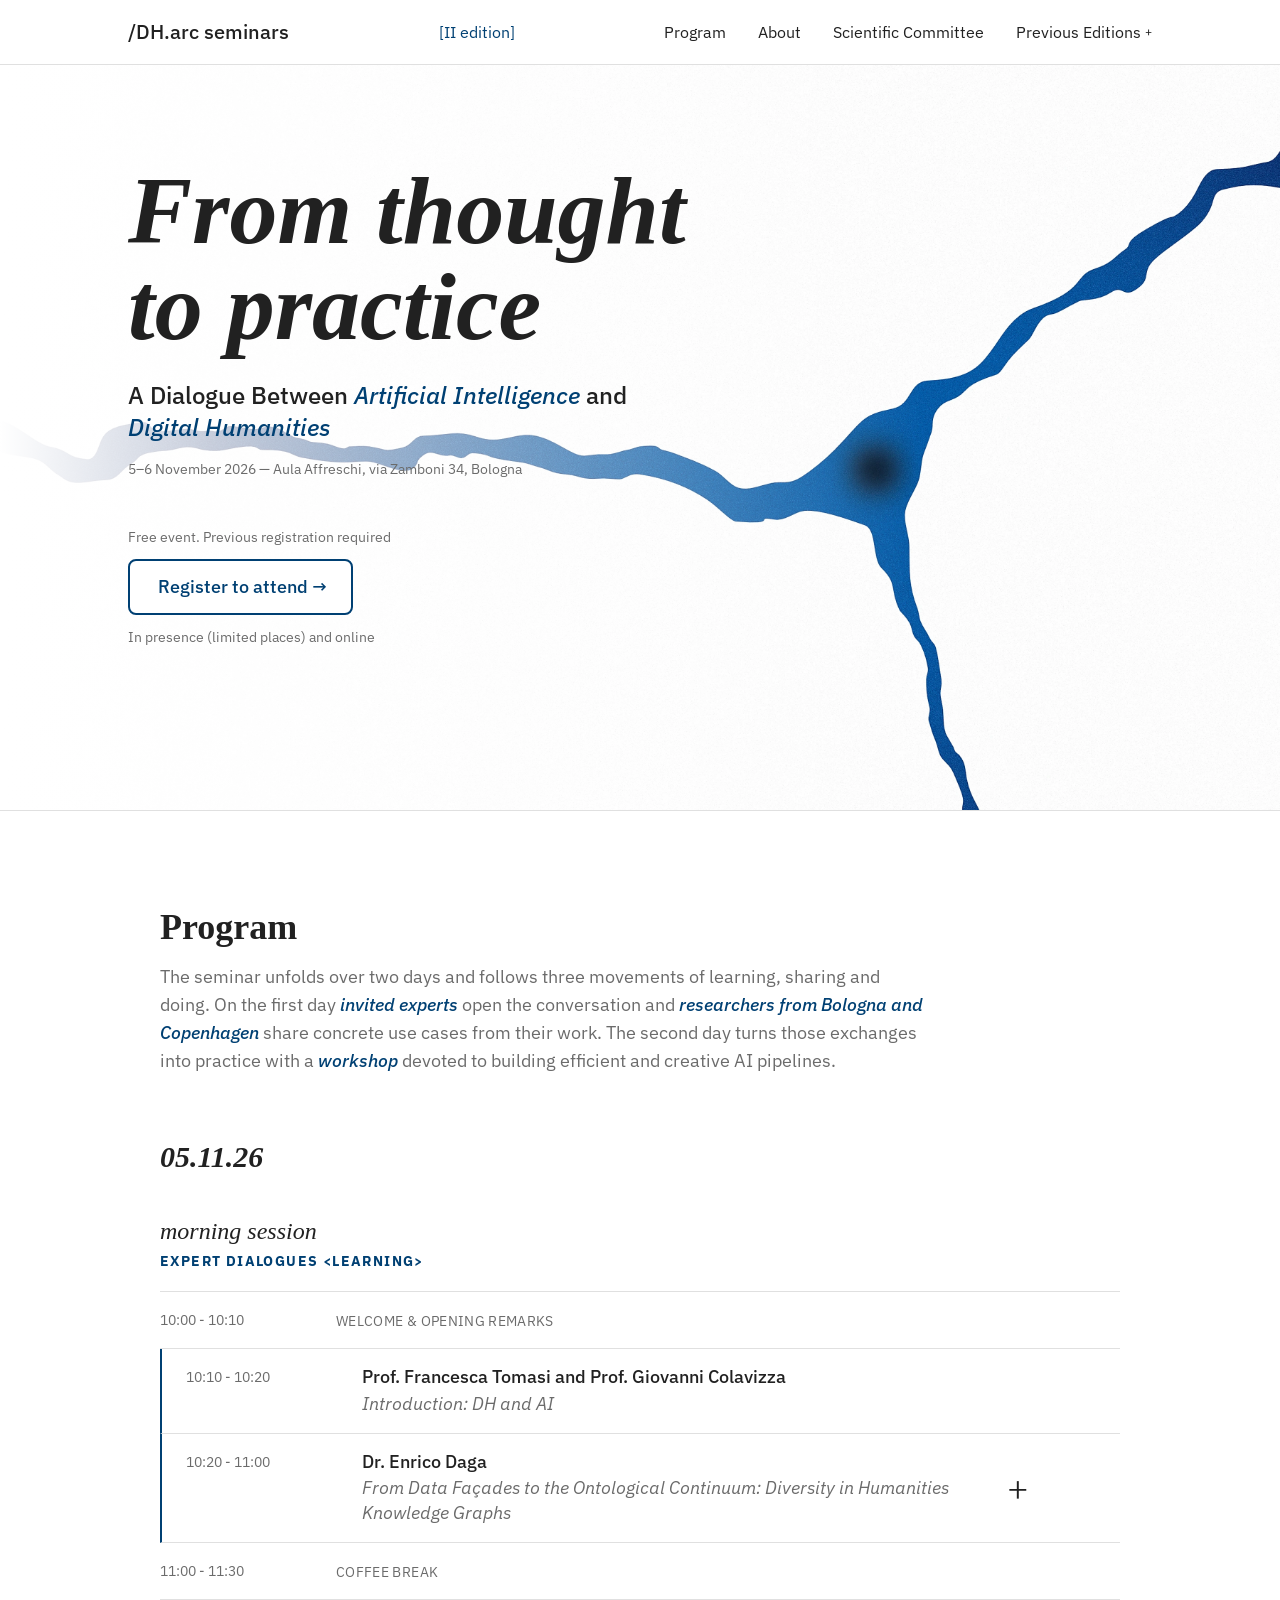
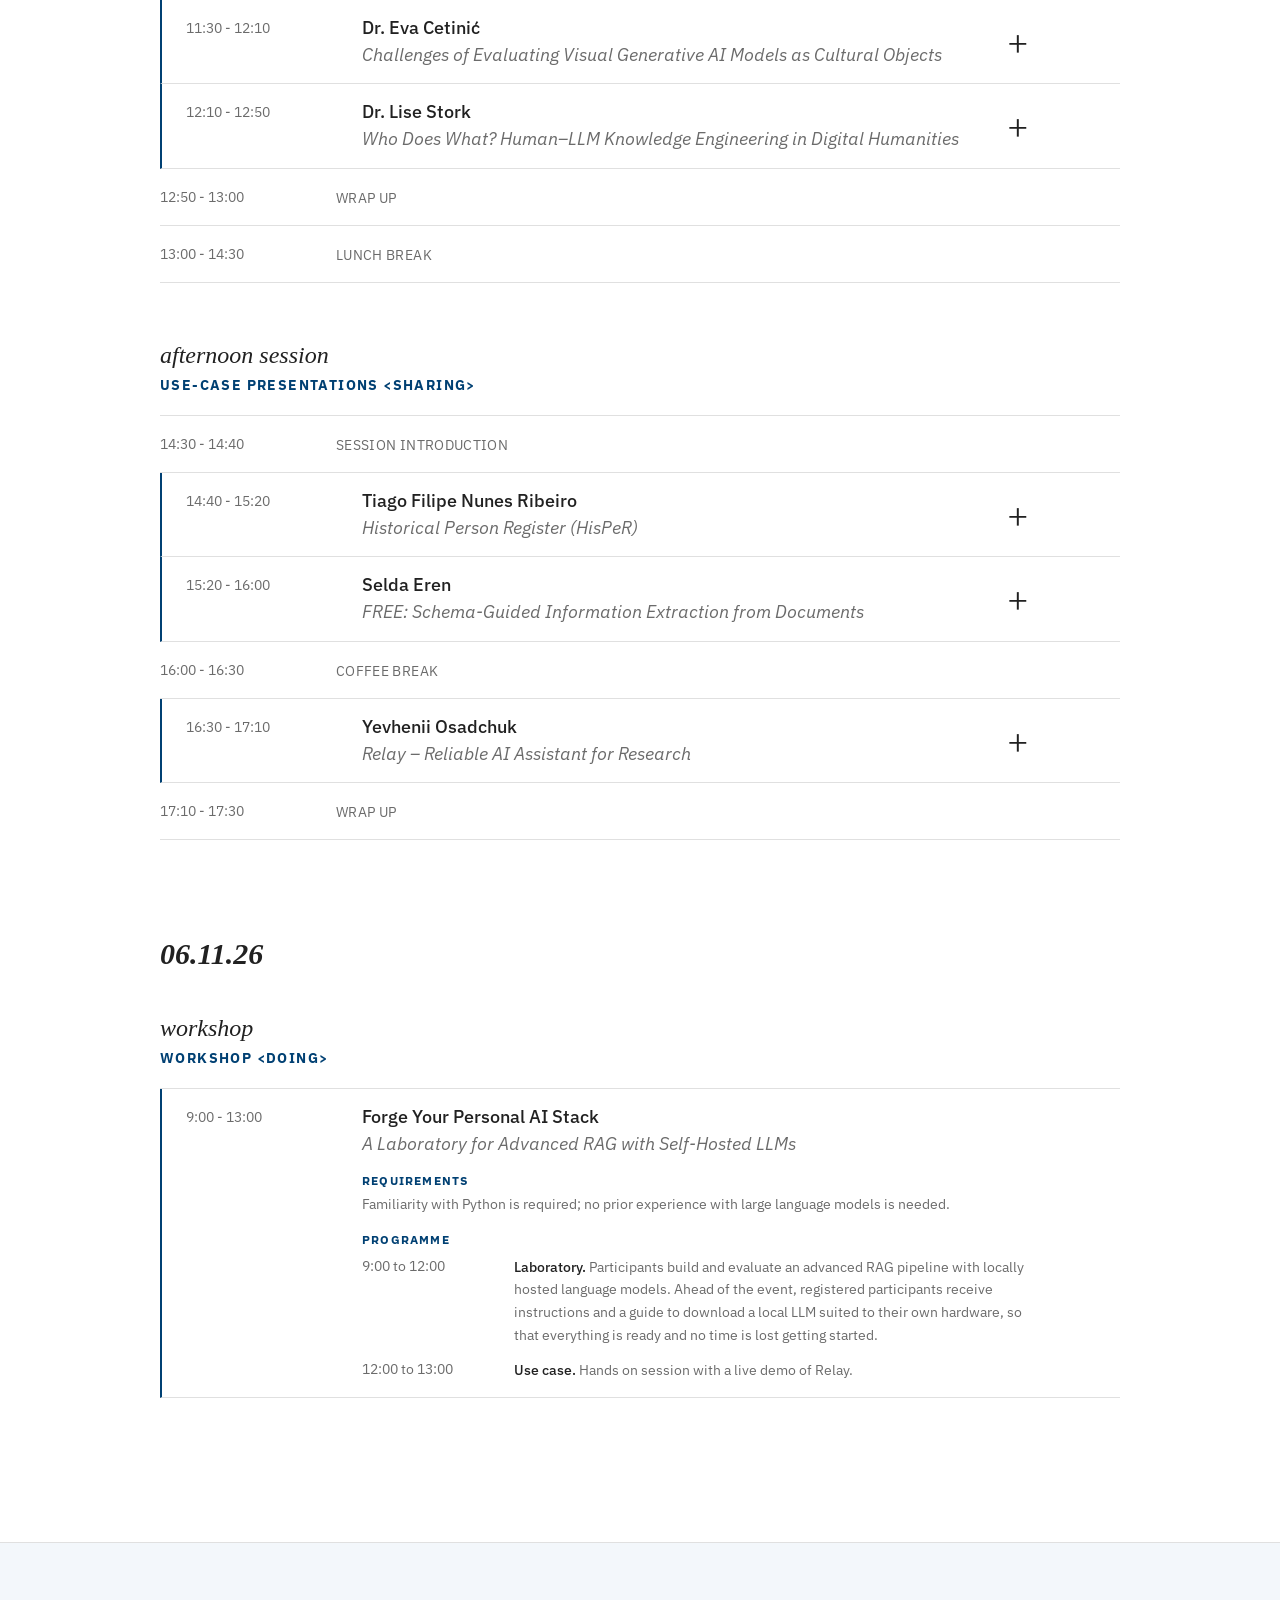
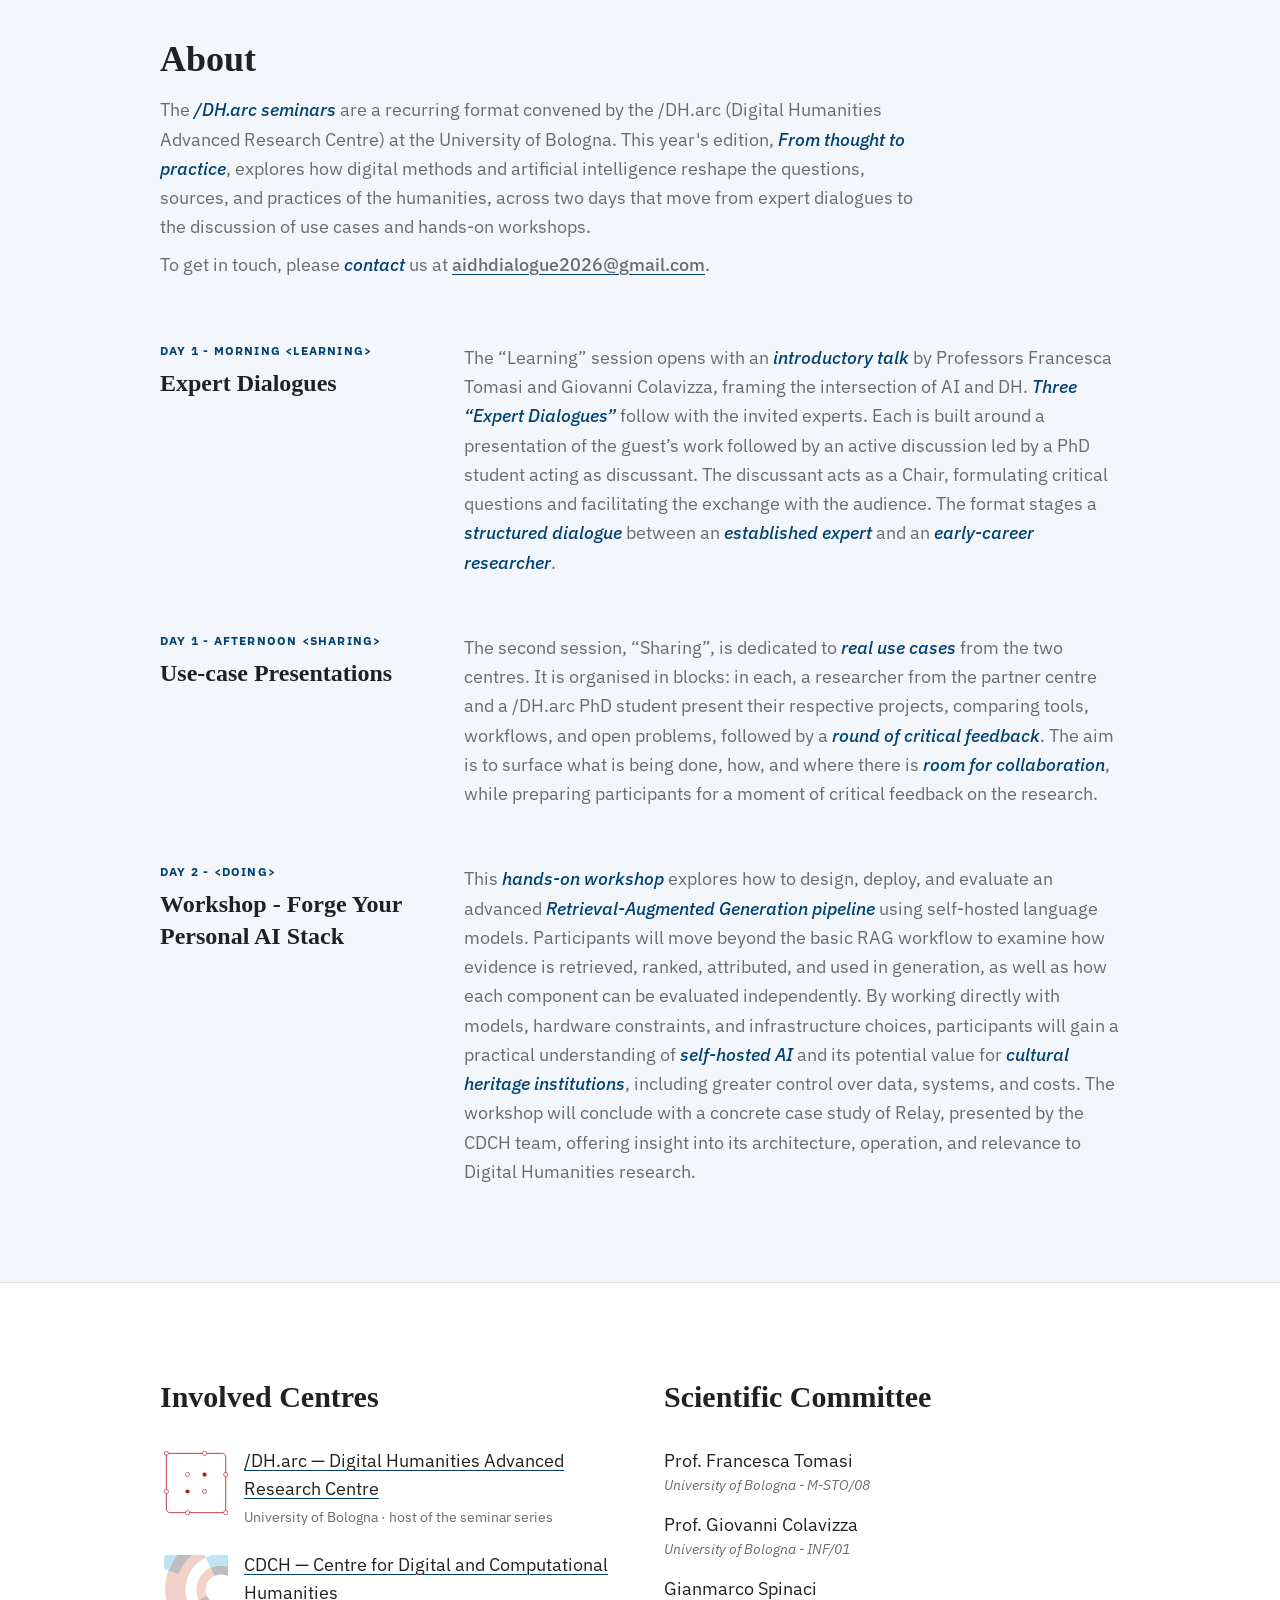
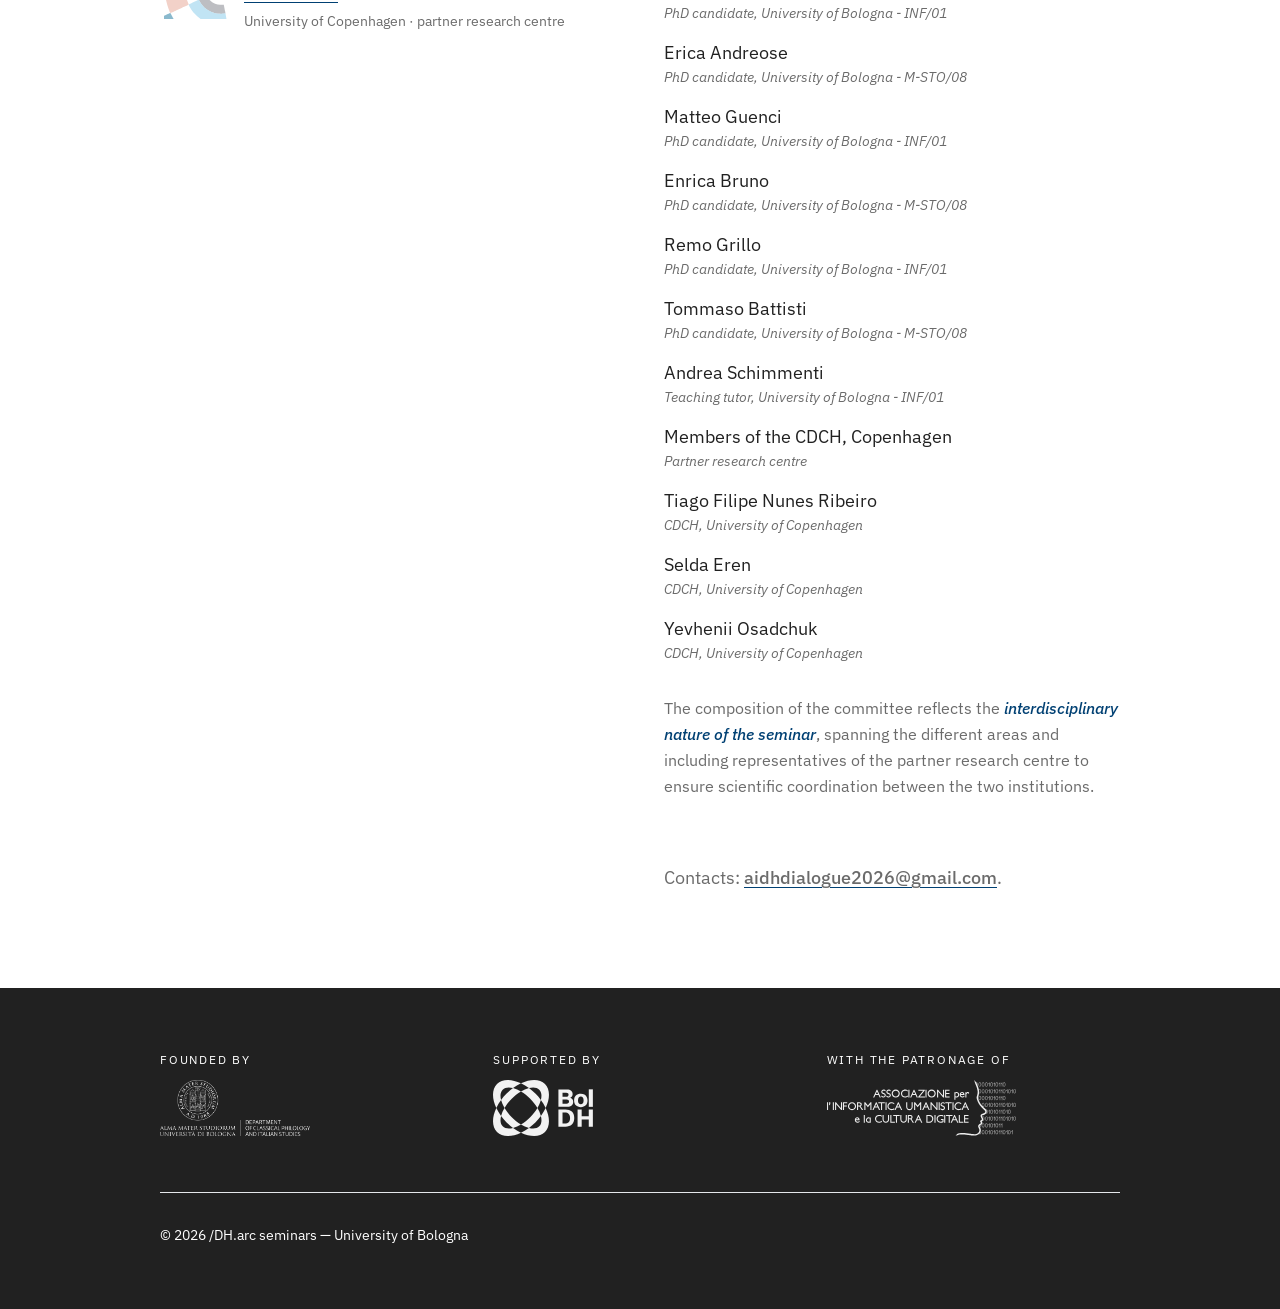
==== commit c584ac51: "Deploy edition: from-thought-to-practice (2026)" ====
--- a/from-thought-to-practice/index.html
+++ b/from-thought-to-practice/index.html
@@ -96,8 +96,8 @@
 
     <link rel="icon" href="./favicon.svg" type="image/svg+xml" />
     <link rel="apple-touch-icon" href="./apple-touch-icon.png" />
-    <script type="module" crossorigin src="./assets/index-DiLjaWvl.js"></script>
-    <link rel="stylesheet" crossorigin href="./assets/index-Cv3l_Okf.css">
+    <script type="module" crossorigin src="./assets/index-mlWK878n.js"></script>
+    <link rel="stylesheet" crossorigin href="./assets/index-taZqAbUa.css">
   </head>
   <body>
     <div id="root"></div>
--- a/from-thought-to-practice/assets/index-taZqAbUa.css
+++ b/from-thought-to-practice/assets/index-taZqAbUa.css
@@ -0,0 +1 @@
+:root{--color-bg: #ffffff;--color-text: #212121;--color-text-muted: #6b6b6b;--color-accent: #004073;--color-border: #e0e0e0;--color-surface: #f3f7fb;--font-heading: "Boska", Georgia, serif;--font-body: "IBM Plex Sans", system-ui, sans-serif}*,:before,:after{--tw-border-spacing-x: 0;--tw-border-spacing-y: 0;--tw-translate-x: 0;--tw-translate-y: 0;--tw-rotate: 0;--tw-skew-x: 0;--tw-skew-y: 0;--tw-scale-x: 1;--tw-scale-y: 1;--tw-pan-x: ;--tw-pan-y: ;--tw-pinch-zoom: ;--tw-scroll-snap-strictness: proximity;--tw-gradient-from-position: ;--tw-gradient-via-position: ;--tw-gradient-to-position: ;--tw-ordinal: ;--tw-slashed-zero: ;--tw-numeric-figure: ;--tw-numeric-spacing: ;--tw-numeric-fraction: ;--tw-ring-inset: ;--tw-ring-offset-width: 0px;--tw-ring-offset-color: #fff;--tw-ring-color: rgb(59 130 246 / .5);--tw-ring-offset-shadow: 0 0 #0000;--tw-ring-shadow: 0 0 #0000;--tw-shadow: 0 0 #0000;--tw-shadow-colored: 0 0 #0000;--tw-blur: ;--tw-brightness: ;--tw-contrast: ;--tw-grayscale: ;--tw-hue-rotate: ;--tw-invert: ;--tw-saturate: ;--tw-sepia: ;--tw-drop-shadow: ;--tw-backdrop-blur: ;--tw-backdrop-brightness: ;--tw-backdrop-contrast: ;--tw-backdrop-grayscale: ;--tw-backdrop-hue-rotate: ;--tw-backdrop-invert: ;--tw-backdrop-opacity: ;--tw-backdrop-saturate: ;--tw-backdrop-sepia: ;--tw-contain-size: ;--tw-contain-layout: ;--tw-contain-paint: ;--tw-contain-style: }::backdrop{--tw-border-spacing-x: 0;--tw-border-spacing-y: 0;--tw-translate-x: 0;--tw-translate-y: 0;--tw-rotate: 0;--tw-skew-x: 0;--tw-skew-y: 0;--tw-scale-x: 1;--tw-scale-y: 1;--tw-pan-x: ;--tw-pan-y: ;--tw-pinch-zoom: ;--tw-scroll-snap-strictness: proximity;--tw-gradient-from-position: ;--tw-gradient-via-position: ;--tw-gradient-to-position: ;--tw-ordinal: ;--tw-slashed-zero: ;--tw-numeric-figure: ;--tw-numeric-spacing: ;--tw-numeric-fraction: ;--tw-ring-inset: ;--tw-ring-offset-width: 0px;--tw-ring-offset-color: #fff;--tw-ring-color: rgb(59 130 246 / .5);--tw-ring-offset-shadow: 0 0 #0000;--tw-ring-shadow: 0 0 #0000;--tw-shadow: 0 0 #0000;--tw-shadow-colored: 0 0 #0000;--tw-blur: ;--tw-brightness: ;--tw-contrast: ;--tw-grayscale: ;--tw-hue-rotate: ;--tw-invert: ;--tw-saturate: ;--tw-sepia: ;--tw-drop-shadow: ;--tw-backdrop-blur: ;--tw-backdrop-brightness: ;--tw-backdrop-contrast: ;--tw-backdrop-grayscale: ;--tw-backdrop-hue-rotate: ;--tw-backdrop-invert: ;--tw-backdrop-opacity: ;--tw-backdrop-saturate: ;--tw-backdrop-sepia: ;--tw-contain-size: ;--tw-contain-layout: ;--tw-contain-paint: ;--tw-contain-style: }*,:before,:after{box-sizing:border-box;border-width:0;border-style:solid;border-color:#e5e7eb}:before,:after{--tw-content: ""}html,:host{line-height:1.5;-webkit-text-size-adjust:100%;-moz-tab-size:4;-o-tab-size:4;tab-size:4;font-family:ui-sans-serif,system-ui,sans-serif,"Apple Color Emoji","Segoe UI Emoji",Segoe UI Symbol,"Noto Color Emoji";font-feature-settings:normal;font-variation-settings:normal;-webkit-tap-highlight-color:transparent}body{margin:0;line-height:inherit}hr{height:0;color:inherit;border-top-width:1px}abbr:where([title]){-webkit-text-decoration:underline dotted;text-decoration:underline dotted}h1,h2,h3,h4,h5,h6{font-size:inherit;font-weight:inherit}a{color:inherit;text-decoration:inherit}b,strong{font-weight:bolder}code,kbd,samp,pre{font-family:ui-monospace,SFMono-Regular,Menlo,Monaco,Consolas,Liberation Mono,Courier New,monospace;font-feature-settings:normal;font-variation-settings:normal;font-size:1em}small{font-size:80%}sub,sup{font-size:75%;line-height:0;position:relative;vertical-align:baseline}sub{bottom:-.25em}sup{top:-.5em}table{text-indent:0;border-color:inherit;border-collapse:collapse}button,input,optgroup,select,textarea{font-family:inherit;font-feature-settings:inherit;font-variation-settings:inherit;font-size:100%;font-weight:inherit;line-height:inherit;letter-spacing:inherit;color:inherit;margin:0;padding:0}button,select{text-transform:none}button,input:where([type=button]),input:where([type=reset]),input:where([type=submit]){-webkit-appearance:button;background-color:transparent;background-image:none}:-moz-focusring{outline:auto}:-moz-ui-invalid{box-shadow:none}progress{vertical-align:baseline}::-webkit-inner-spin-button,::-webkit-outer-spin-button{height:auto}[type=search]{-webkit-appearance:textfield;outline-offset:-2px}::-webkit-search-decoration{-webkit-appearance:none}::-webkit-file-upload-button{-webkit-appearance:button;font:inherit}summary{display:list-item}blockquote,dl,dd,h1,h2,h3,h4,h5,h6,hr,figure,p,pre{margin:0}fieldset{margin:0;padding:0}legend{padding:0}ol,ul,menu{list-style:none;margin:0;padding:0}dialog{padding:0}textarea{resize:vertical}input::-moz-placeholder,textarea::-moz-placeholder{opacity:1;color:#9ca3af}input::placeholder,textarea::placeholder{opacity:1;color:#9ca3af}button,[role=button]{cursor:pointer}:disabled{cursor:default}img,svg,video,canvas,audio,iframe,embed,object{display:block;vertical-align:middle}img,video{max-width:100%;height:auto}[hidden]:where(:not([hidden=until-found])){display:none}html{scroll-behavior:smooth;scroll-padding-top:4rem}body{background-color:var(--color-bg);color:var(--color-text);font-family:var(--font-body);-webkit-font-smoothing:antialiased}#program a,#about a,#committee a{text-decoration-line:underline;text-decoration-color:var(--color-accent);text-underline-offset:3px;text-decoration-thickness:1px;transition:color .15s ease}#program a:hover,#about a:hover,#committee a:hover{text-decoration-line:none;color:var(--color-accent)}.fixed{position:fixed}.absolute{position:absolute}.relative{position:relative}.inset-0{top:0;right:0;bottom:0;left:0}.inset-x-0{left:0;right:0}.right-0{right:0}.top-0{top:0}.z-50{z-index:50}.m-1{margin:.25rem}.mx-auto{margin-left:auto;margin-right:auto}.mb-0\.5{margin-bottom:.125rem}.mb-1{margin-bottom:.25rem}.mb-10{margin-bottom:2.5rem}.mb-16{margin-bottom:4rem}.mb-2{margin-bottom:.5rem}.mb-4{margin-bottom:1rem}.mb-5{margin-bottom:1.25rem}.mb-6{margin-bottom:1.5rem}.mb-8{margin-bottom:2rem}.mt-0\.5{margin-top:.125rem}.mt-1{margin-top:.25rem}.mt-12{margin-top:3rem}.mt-14{margin-top:3.5rem}.mt-16{margin-top:4rem}.mt-2{margin-top:.5rem}.mt-3{margin-top:.75rem}.mt-4{margin-top:1rem}.mt-8{margin-top:2rem}.block{display:block}.inline-block{display:inline-block}.flex{display:flex}.grid{display:grid}.hidden{display:none}.h-12{height:3rem}.h-16{height:4rem}.h-8{height:2rem}.h-full{height:100%}.h-px{height:1px}.min-h-\[100lvh\]{min-height:100lvh}.min-h-\[100svh\]{min-height:100svh}.w-16{width:4rem}.w-6{width:1.5rem}.w-72{width:18rem}.w-8{width:2rem}.w-\[100\%\]{width:100%}.w-auto{width:auto}.w-full{width:100%}.max-w-2xl{max-width:42rem}.max-w-3xl{max-width:48rem}.max-w-5xl{max-width:64rem}.max-w-md{max-width:28rem}.max-w-xl{max-width:36rem}.shrink-0{flex-shrink:0}.-translate-y-\[7px\]{--tw-translate-y: -7px;transform:translate(var(--tw-translate-x),var(--tw-translate-y)) rotate(var(--tw-rotate)) skew(var(--tw-skew-x)) skewY(var(--tw-skew-y)) scaleX(var(--tw-scale-x)) scaleY(var(--tw-scale-y))}.translate-y-\[7px\]{--tw-translate-y: 7px;transform:translate(var(--tw-translate-x),var(--tw-translate-y)) rotate(var(--tw-rotate)) skew(var(--tw-skew-x)) skewY(var(--tw-skew-y)) scaleX(var(--tw-scale-x)) scaleY(var(--tw-scale-y))}.-rotate-45{--tw-rotate: -45deg;transform:translate(var(--tw-translate-x),var(--tw-translate-y)) rotate(var(--tw-rotate)) skew(var(--tw-skew-x)) skewY(var(--tw-skew-y)) scaleX(var(--tw-scale-x)) scaleY(var(--tw-scale-y))}.rotate-45{--tw-rotate: 45deg;transform:translate(var(--tw-translate-x),var(--tw-translate-y)) rotate(var(--tw-rotate)) skew(var(--tw-skew-x)) skewY(var(--tw-skew-y)) scaleX(var(--tw-scale-x)) scaleY(var(--tw-scale-y))}.grid-cols-1{grid-template-columns:repeat(1,minmax(0,1fr))}.flex-col{flex-direction:column}.items-start{align-items:flex-start}.items-center{align-items:center}.justify-center{justify-content:center}.justify-between{justify-content:space-between}.gap-1{gap:.25rem}.gap-1\.5{gap:.375rem}.gap-2{gap:.5rem}.gap-3{gap:.75rem}.gap-4{gap:1rem}.gap-8{gap:2rem}.gap-x-10{-moz-column-gap:2.5rem;column-gap:2.5rem}.gap-x-12{-moz-column-gap:3rem;column-gap:3rem}.gap-y-10{row-gap:2.5rem}.gap-y-14{row-gap:3.5rem}.gap-y-3{row-gap:.75rem}.space-y-14>:not([hidden])~:not([hidden]){--tw-space-y-reverse: 0;margin-top:calc(3.5rem * calc(1 - var(--tw-space-y-reverse)));margin-bottom:calc(3.5rem * var(--tw-space-y-reverse))}.space-y-3>:not([hidden])~:not([hidden]){--tw-space-y-reverse: 0;margin-top:calc(.75rem * calc(1 - var(--tw-space-y-reverse)));margin-bottom:calc(.75rem * var(--tw-space-y-reverse))}.space-y-4>:not([hidden])~:not([hidden]){--tw-space-y-reverse: 0;margin-top:calc(1rem * calc(1 - var(--tw-space-y-reverse)));margin-bottom:calc(1rem * var(--tw-space-y-reverse))}.space-y-6>:not([hidden])~:not([hidden]){--tw-space-y-reverse: 0;margin-top:calc(1.5rem * calc(1 - var(--tw-space-y-reverse)));margin-bottom:calc(1.5rem * var(--tw-space-y-reverse))}.overflow-hidden{overflow:hidden}.rounded-lg{border-radius:.5rem}.rounded-none{border-radius:0}.border{border-width:1px}.border-\[2px\]{border-width:2px}.border-b{border-bottom-width:1px}.border-l-2{border-left-width:2px}.border-t{border-top-width:1px}.border-accent{border-color:var(--color-accent)}.border-border{border-color:var(--color-border)}.border-l-accent{border-left-color:var(--color-accent)}.bg-\[var\(--color-bg\)\]{background-color:var(--color-bg)}.bg-\[var\(--color-surface\)\]{background-color:var(--color-surface)}.bg-\[var\(--color-text\)\],.bg-text-base{background-color:var(--color-text)}.bg-white{--tw-bg-opacity: 1;background-color:rgb(255 255 255 / var(--tw-bg-opacity, 1))}.bg-gradient-to-r{background-image:linear-gradient(to right,var(--tw-gradient-stops))}.from-\[var\(--color-bg\)\]{--tw-gradient-from: var(--color-bg) var(--tw-gradient-from-position);--tw-gradient-to: rgb(255 255 255 / 0) var(--tw-gradient-to-position);--tw-gradient-stops: var(--tw-gradient-from), var(--tw-gradient-to)}.from-\[0\%\]{--tw-gradient-from-position: 0%}.to-transparent{--tw-gradient-to: transparent var(--tw-gradient-to-position)}.to-\[72\%\]{--tw-gradient-to-position: 72%}.object-contain{-o-object-fit:contain;object-fit:contain}.object-cover{-o-object-fit:cover;object-fit:cover}.object-right{-o-object-position:right;object-position:right}.px-4{padding-left:1rem;padding-right:1rem}.px-8{padding-left:2rem;padding-right:2rem}.px-\[10\%\]{padding-left:10%;padding-right:10%}.py-1{padding-top:.25rem;padding-bottom:.25rem}.py-12{padding-top:3rem;padding-bottom:3rem}.py-16{padding-top:4rem;padding-bottom:4rem}.py-2{padding-top:.5rem;padding-bottom:.5rem}.py-20{padding-top:5rem;padding-bottom:5rem}.py-24{padding-top:6rem;padding-bottom:6rem}.py-3{padding-top:.75rem;padding-bottom:.75rem}.py-4{padding-top:1rem;padding-bottom:1rem}.pl-4{padding-left:1rem}.pl-7{padding-left:1.75rem}.pr-6{padding-right:1.5rem}.pt-3{padding-top:.75rem}.pt-8{padding-top:2rem}.text-left{text-align:left}.font-body{font-family:var(--font-body)}.font-heading{font-family:var(--font-heading)}.text-2xl{font-size:1.5rem;line-height:2rem}.text-3xl{font-size:1.875rem;line-height:2.25rem}.text-4xl{font-size:2.25rem;line-height:2.5rem}.text-6xl{font-size:3.75rem;line-height:1}.text-base{font-size:1rem;line-height:1.5rem}.text-lg{font-size:1.125rem;line-height:1.75rem}.text-sm{font-size:.875rem;line-height:1.25rem}.text-xl{font-size:1.25rem;line-height:1.75rem}.text-xs{font-size:.75rem;line-height:1rem}.font-bold{font-weight:700}.font-light{font-weight:300}.font-medium{font-weight:500}.font-semibold{font-weight:600}.uppercase{text-transform:uppercase}.italic{font-style:italic}.tabular-nums{--tw-numeric-spacing: tabular-nums;font-variant-numeric:var(--tw-ordinal) var(--tw-slashed-zero) var(--tw-numeric-figure) var(--tw-numeric-spacing) var(--tw-numeric-fraction)}.leading-\[1\.04\]{line-height:1.04}.leading-none{line-height:1}.leading-relaxed{line-height:1.625}.leading-snug{line-height:1.375}.tracking-\[0\.15em\]{letter-spacing:.15em}.tracking-wide{letter-spacing:.025em}.tracking-widest{letter-spacing:.1em}.text-\[var\(--color-bg\)\]{color:var(--color-bg)}.text-accent{color:var(--color-accent)}.text-text-base{color:var(--color-text)}.text-text-muted{color:var(--color-text-muted)}.opacity-0{opacity:0}.transition-colors{transition-property:color,background-color,border-color,text-decoration-color,fill,stroke;transition-timing-function:cubic-bezier(.4,0,.2,1);transition-duration:.15s}.transition-opacity{transition-property:opacity;transition-timing-function:cubic-bezier(.4,0,.2,1);transition-duration:.15s}.transition-transform{transition-property:transform;transition-timing-function:cubic-bezier(.4,0,.2,1);transition-duration:.15s}@media (prefers-reduced-motion: reduce){html{scroll-behavior:auto}*,*:before,*:after{transition-duration:.01ms!important;animation-duration:.01ms!important;animation-iteration-count:1!important}}.first\:pt-0:first-child{padding-top:0}.hover\:bg-accent:hover{background-color:var(--color-accent)}.hover\:text-\[var\(--color-bg\)\]:hover{color:var(--color-bg)}.hover\:text-accent:hover{color:var(--color-accent)}.hover\:opacity-70:hover{opacity:.7}.group:hover .group-hover\:text-accent{color:var(--color-accent)}@media (min-width: 640px){.sm\:mb-0{margin-bottom:0}.sm\:grid{display:grid}.sm\:grid-cols-3{grid-template-columns:repeat(3,minmax(0,1fr))}.sm\:grid-cols-\[8rem_1fr\]{grid-template-columns:8rem 1fr}.sm\:grid-cols-\[9rem_1fr\]{grid-template-columns:9rem 1fr}.sm\:gap-x-6{-moz-column-gap:1.5rem;column-gap:1.5rem}.sm\:gap-x-8{-moz-column-gap:2rem;column-gap:2rem}.sm\:pl-6{padding-left:1.5rem}.sm\:pt-0\.5{padding-top:.125rem}}@media (min-width: 768px){.md\:block{display:block}.md\:hidden{display:none}.md\:h-14{height:3.5rem}.md\:max-w-lg{max-width:32rem}.md\:grid-cols-2{grid-template-columns:repeat(2,minmax(0,1fr))}.md\:grid-cols-\[16rem_1fr\]{grid-template-columns:16rem 1fr}.md\:py-16{padding-top:4rem;padding-bottom:4rem}.md\:py-24{padding-top:6rem;padding-bottom:6rem}.md\:text-2xl{font-size:1.5rem;line-height:2rem}.md\:text-3xl{font-size:1.875rem;line-height:2.25rem}.md\:text-4xl{font-size:2.25rem;line-height:2.5rem}.md\:text-8xl{font-size:6rem;line-height:1}}@media (min-width: 1024px){.lg\:flex{display:flex}.lg\:hidden{display:none}.lg\:min-h-\[90svh\]{min-height:90svh}}
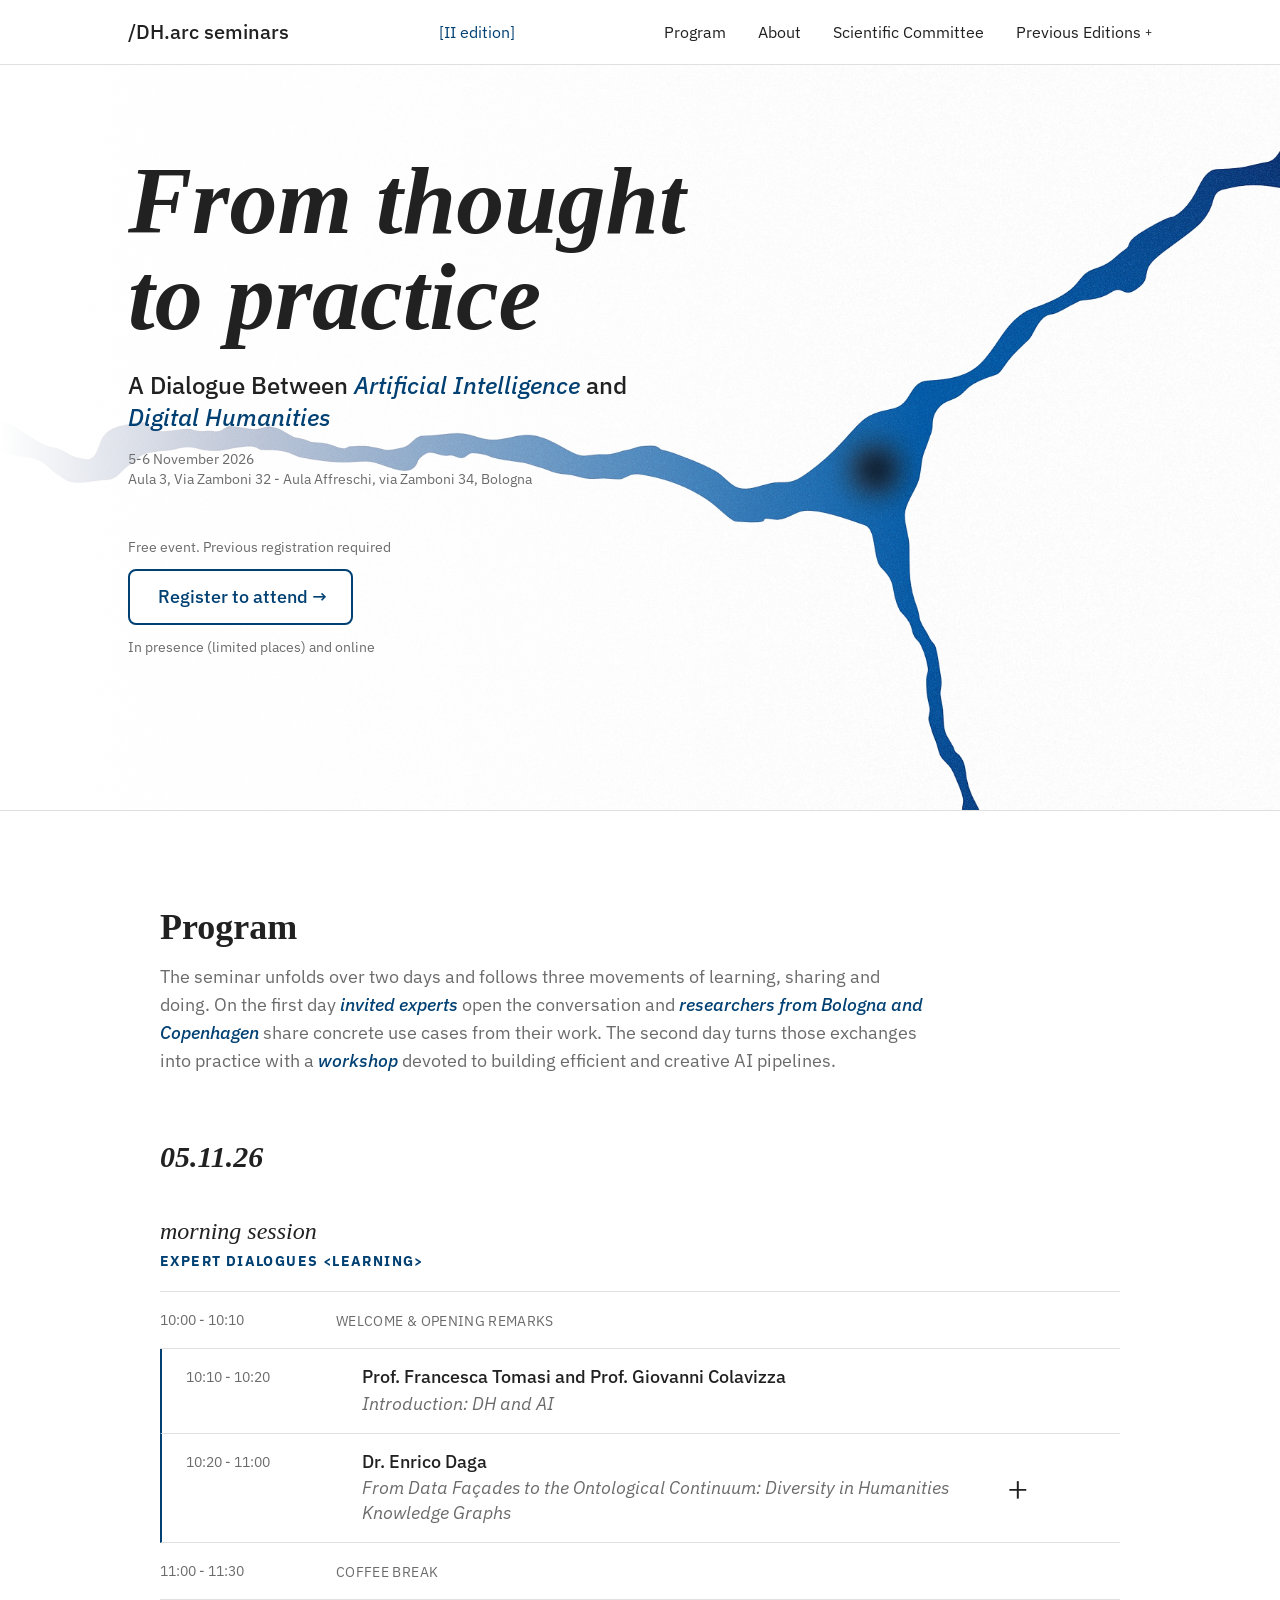
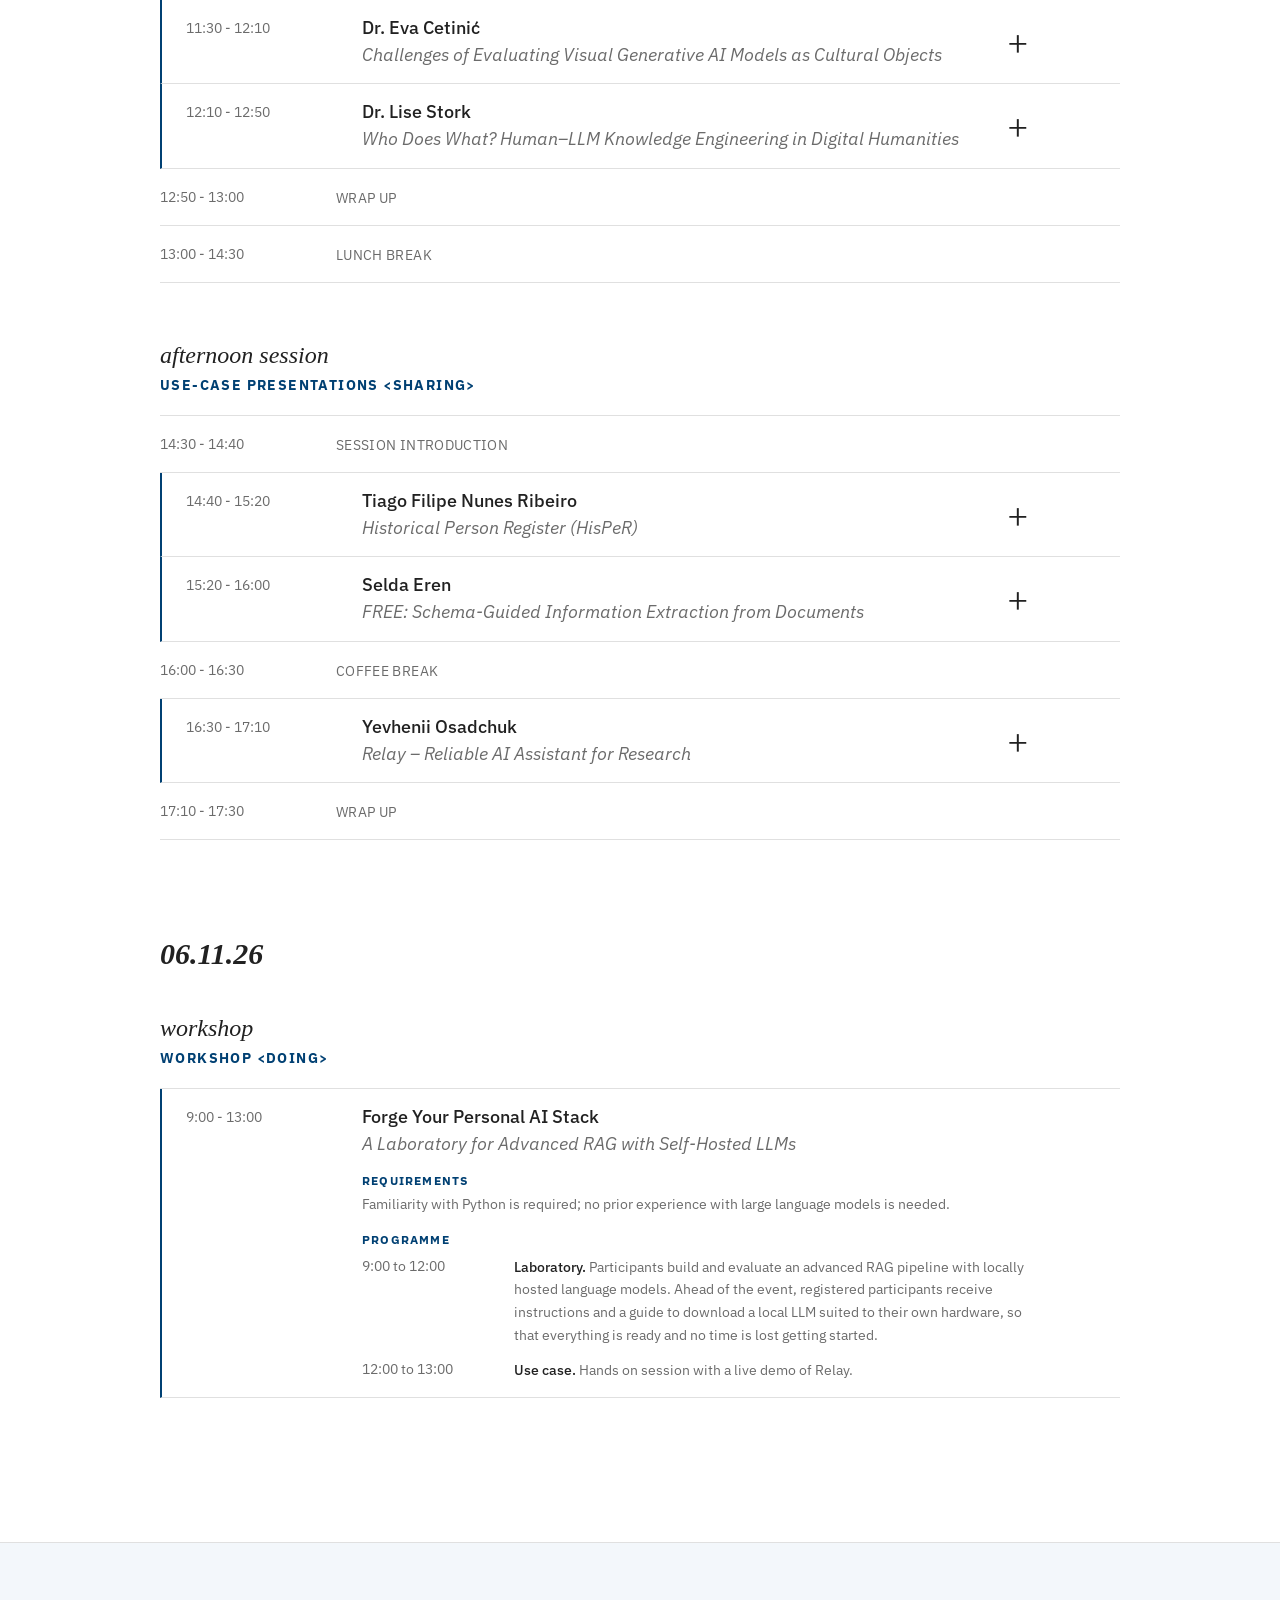
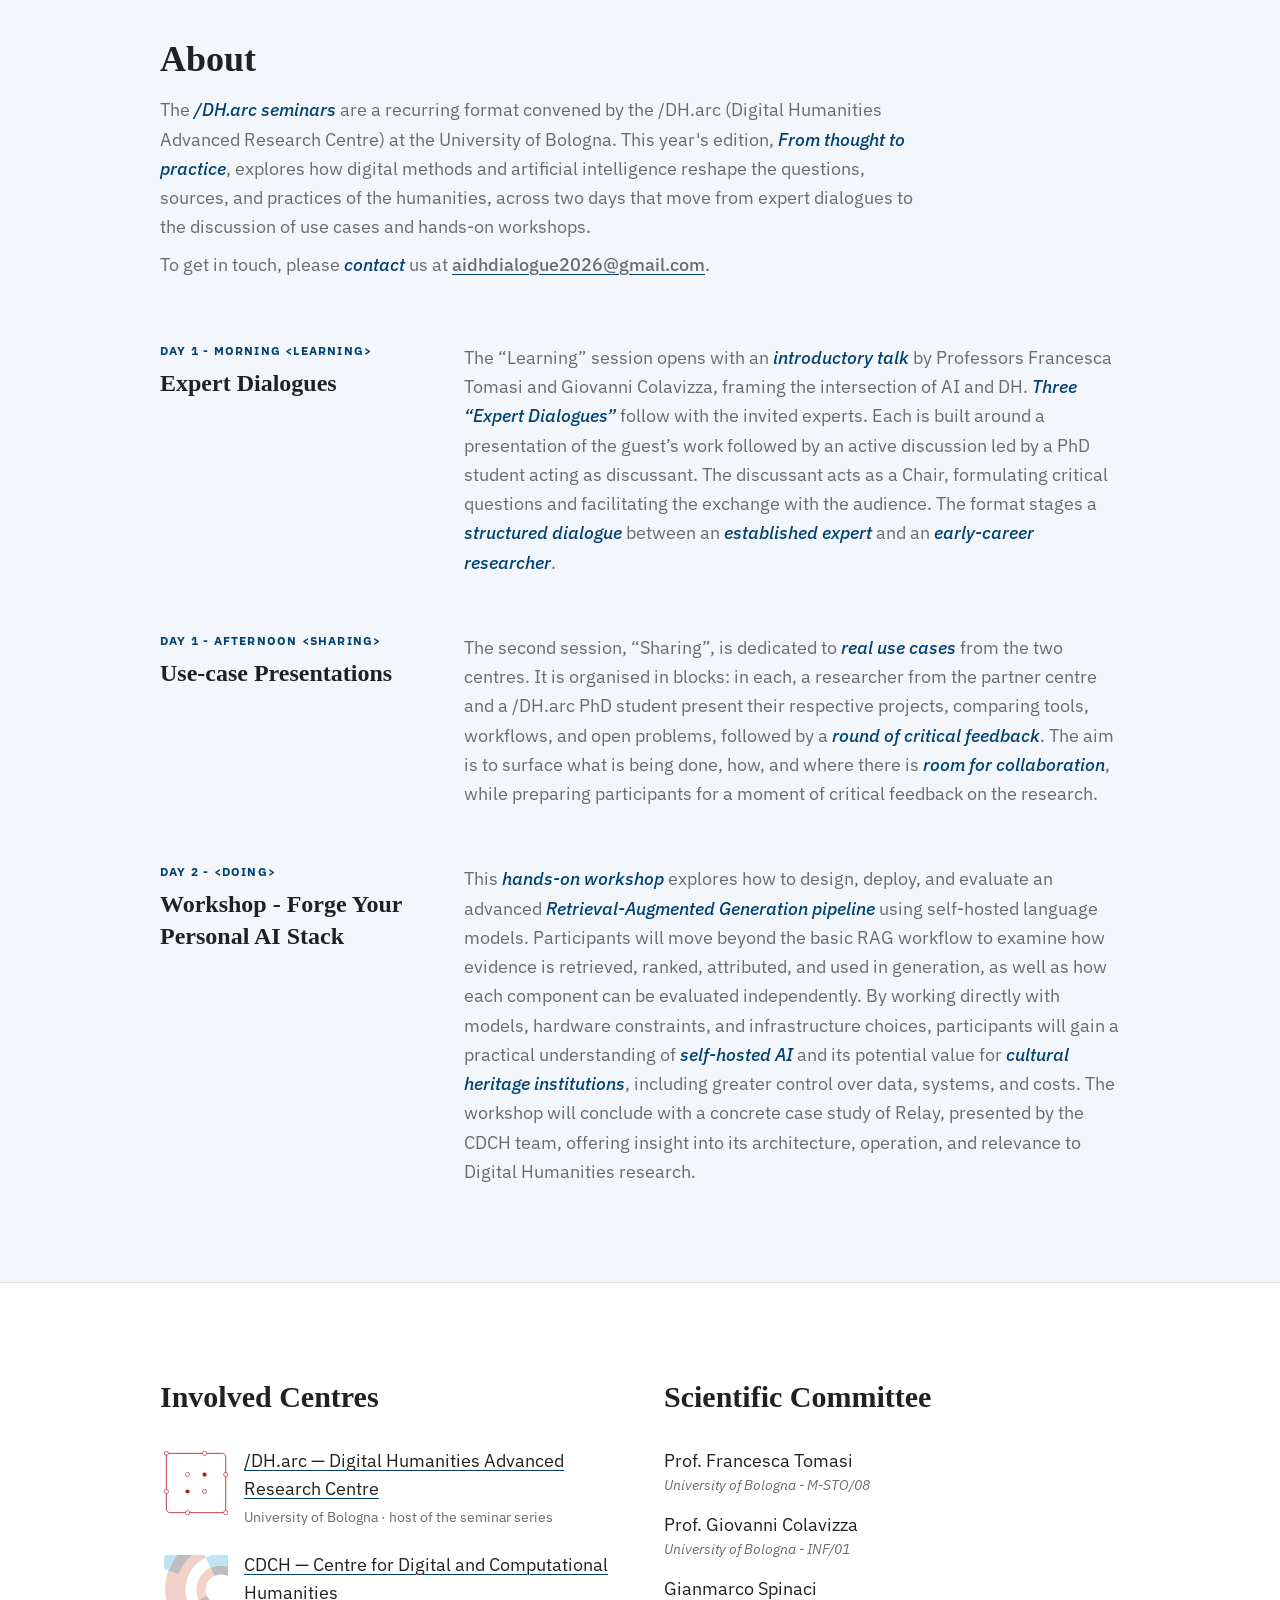
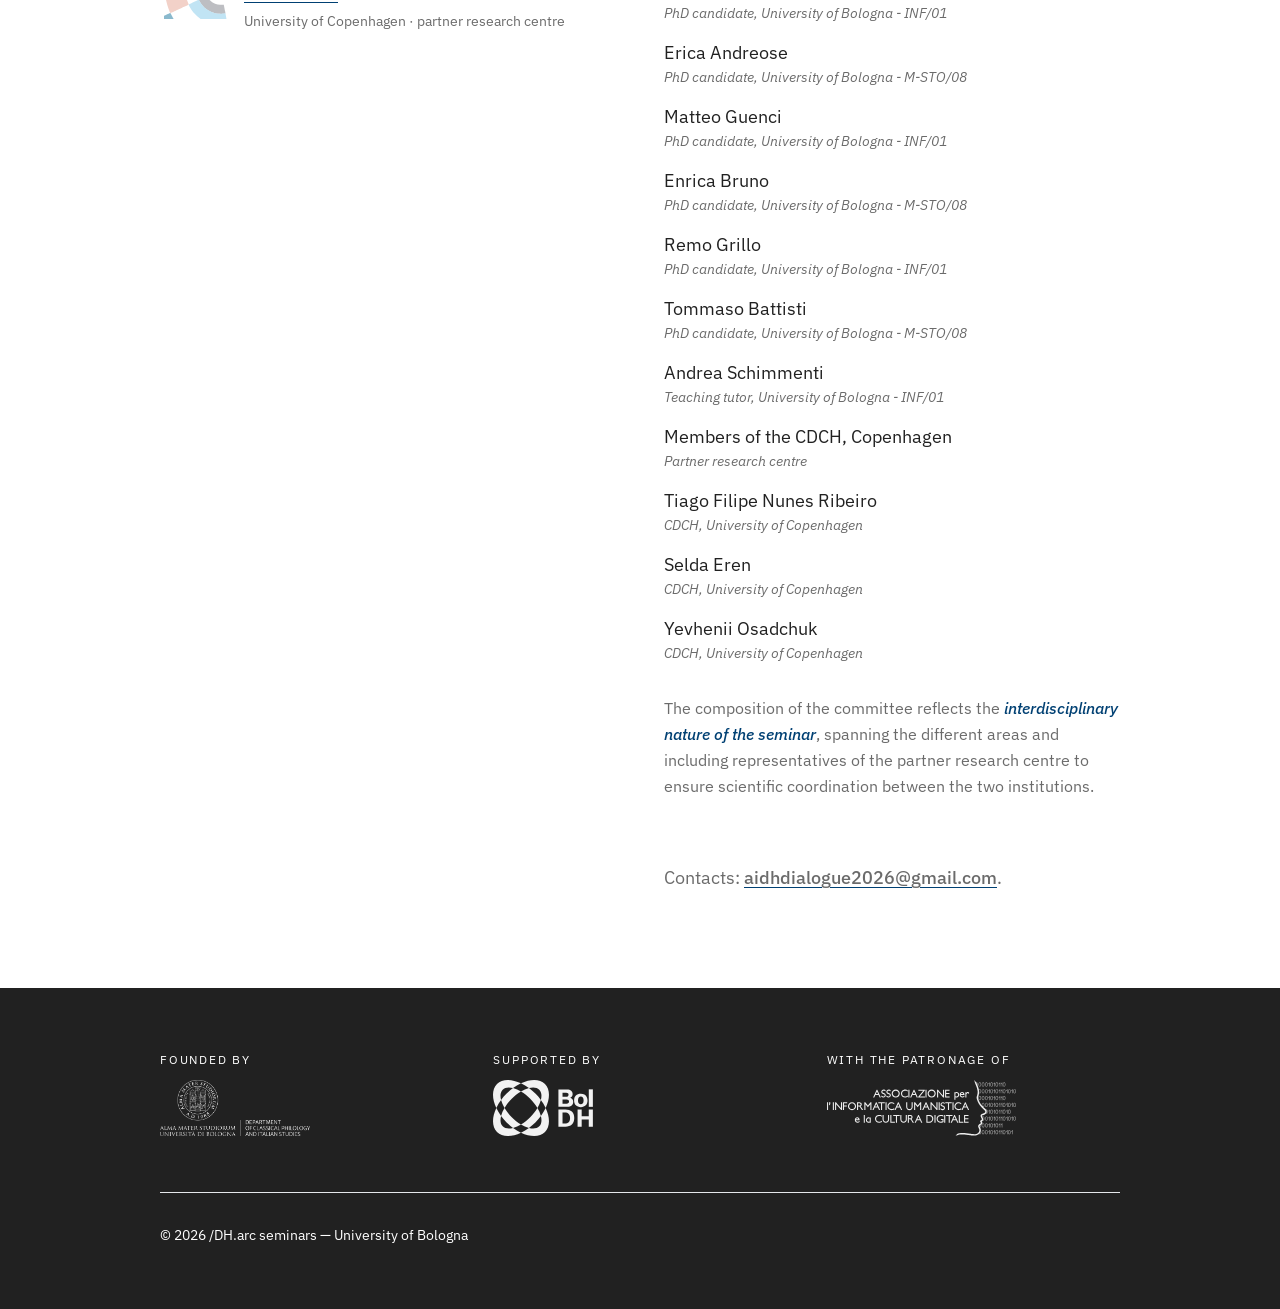
==== commit b6704bb5: "Deploy edition: from-thought-to-practice (2026)" ====
--- a/from-thought-to-practice/index.html
+++ b/from-thought-to-practice/index.html
@@ -9,6 +9,9 @@
       content="/DH.arc seminars — From thought to practice: a dialogue between Artificial Intelligence and Digital Humanities. 5–6 November 2026, University of Bologna."
     />
     <meta name="theme-color" content="#1B3F9A" />
+
+    <!-- Google / Search Engine Tags -->
+    <meta name="google-site-verification" content="Z-lfhyZEplf9Mi5mpVdjwY2FEz1J5gHqKin6lR71Kdk" />
 
     <!-- Canonical + absolute URLs are injected at deploy time (per edition). -->
     <link rel="canonical" href="https://dharc-org.github.io/dharc-seminars/from-thought-to-practice/" />
@@ -96,7 +99,7 @@
 
     <link rel="icon" href="./favicon.svg" type="image/svg+xml" />
     <link rel="apple-touch-icon" href="./apple-touch-icon.png" />
-    <script type="module" crossorigin src="./assets/index-mlWK878n.js"></script>
+    <script type="module" crossorigin src="./assets/index-C7jHZcaU.js"></script>
     <link rel="stylesheet" crossorigin href="./assets/index-taZqAbUa.css">
   </head>
   <body>
